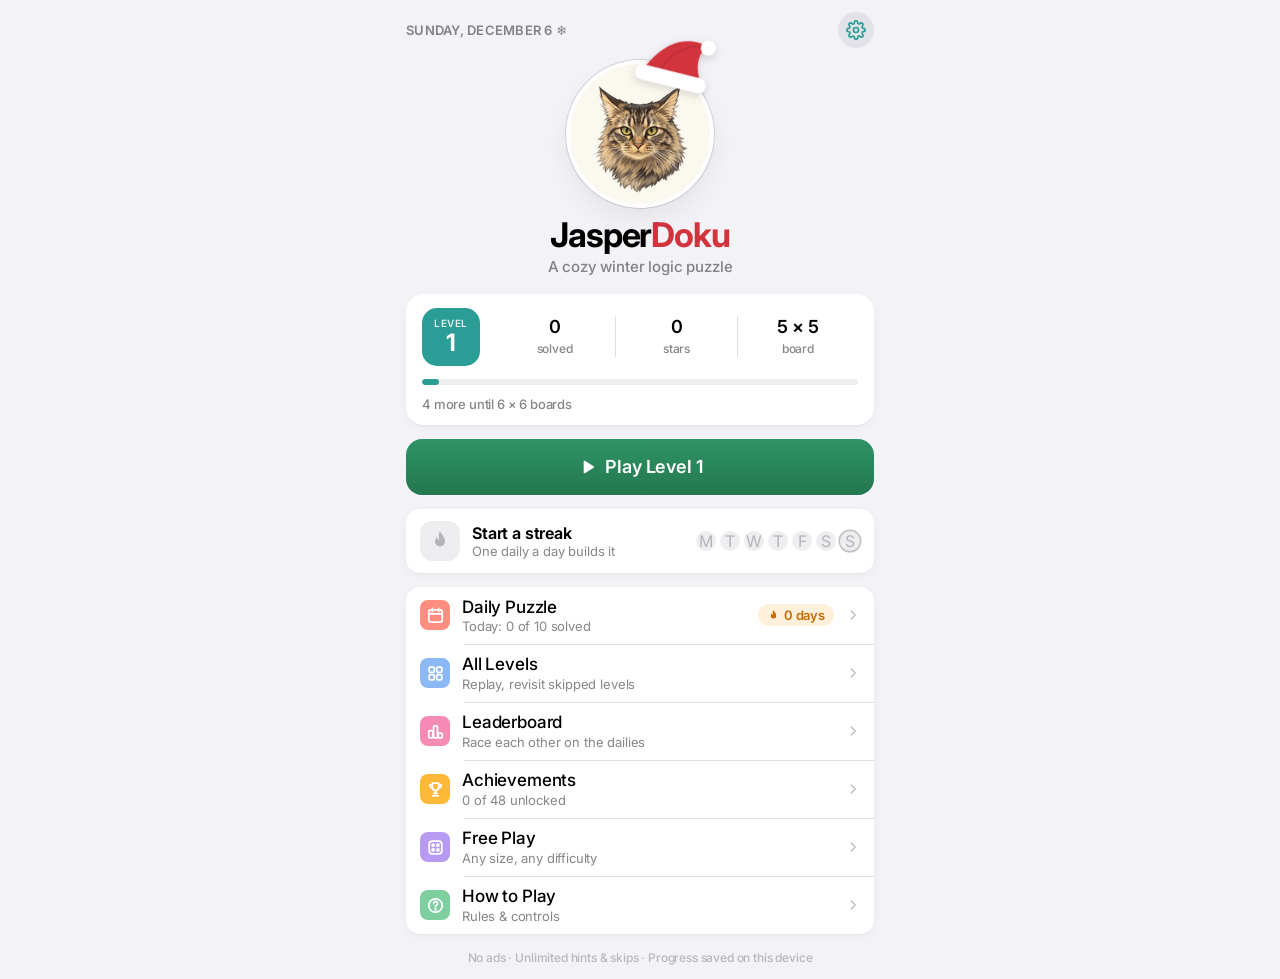
==== index.html @ 68fddea9 "Treats from best runs + bonus goals, level path with chests - Each puzzle pays its best run: treats " ====
<!doctype html>
<html lang="en">
<head>
  <meta charset="utf-8">
  <meta name="viewport" content="width=device-width, initial-scale=1, viewport-fit=cover, user-scalable=no">
  <meta name="theme-color" content="#F3EFF8">
  <meta name="apple-mobile-web-app-capable" content="yes">
  <meta name="apple-mobile-web-app-status-bar-style" content="default">
  <meta name="apple-mobile-web-app-title" content="JasperDoku">
  <title>JasperDoku</title>
  <link rel="manifest" href="manifest.webmanifest">
  <link rel="icon" href="assets/icon-192.png" type="image/png">
  <link rel="apple-touch-icon" href="assets/apple-touch-icon.png">
  <link rel="preconnect" href="https://fonts.googleapis.com">
  <link rel="stylesheet" href="https://fonts.googleapis.com/css2?family=Inter:wght@400;500;600;700&display=swap">
  <link rel="preload" as="image" href="assets/jasper-full.webp" type="image/webp">
  <link rel="preload" as="image" href="assets/jasper.webp" type="image/webp">
  <link rel="stylesheet" href="css/style.css">
</head>
<body>
  <div id="app">

    <!-- ============ HOME ============ -->
    <section id="screen-home" class="screen active">
      <div class="snow" id="snow" aria-hidden="true"></div>
      <header class="home-top">
        <span class="home-date" id="home-date"></span>
        <button class="icon-btn" data-action="settings" aria-label="Settings">
          <svg viewBox="0 0 24 24" fill="none" stroke="currentColor" stroke-width="2" stroke-linecap="round" stroke-linejoin="round"><circle cx="12" cy="12" r="3"/><path d="M19.4 15a1.7 1.7 0 0 0 .3 1.8l.1.1a2 2 0 1 1-2.8 2.8l-.1-.1a1.7 1.7 0 0 0-1.8-.3 1.7 1.7 0 0 0-1 1.5V21a2 2 0 1 1-4 0v-.1a1.7 1.7 0 0 0-1.1-1.5 1.7 1.7 0 0 0-1.8.3l-.1.1a2 2 0 1 1-2.8-2.8l.1-.1a1.7 1.7 0 0 0 .3-1.8 1.7 1.7 0 0 0-1.5-1H3a2 2 0 1 1 0-4h.1a1.7 1.7 0 0 0 1.5-1.1 1.7 1.7 0 0 0-.3-1.8l-.1-.1a2 2 0 1 1 2.8-2.8l.1.1a1.7 1.7 0 0 0 1.8.3H9a1.7 1.7 0 0 0 1-1.5V3a2 2 0 1 1 4 0v.1a1.7 1.7 0 0 0 1 1.5 1.7 1.7 0 0 0 1.8-.3l.1-.1a2 2 0 1 1 2.8 2.8l-.1.1a1.7 1.7 0 0 0-.3 1.8V9a1.7 1.7 0 0 0 1.5 1H21a2 2 0 1 1 0 4h-.1a1.7 1.7 0 0 0-1.5 1Z"/></svg>
        </button>
      </header>

      <div class="hero">
        <div class="halo">
          <span class="orbit o1"></span><span class="orbit o2"></span><span class="orbit o3"></span>
          <svg class="holiday-hat" viewBox="0 0 120 90" aria-hidden="true"><path d="M14 72C30 30 60 4 98 14c-8 10-10 24-4 40l8 18Z" fill="#D2343E"/><path d="M40 60C52 34 70 18 92 16" fill="none" stroke="#B02A33" stroke-width="3" opacity=".5"/><circle cx="100" cy="16" r="11" fill="#fff"/><rect x="4" y="62" width="106" height="22" rx="11" fill="#fff"/></svg><div class="logo-face"><img class="jasper-img" alt="Jasper" src="assets/jasper-full.webp" decoding="async"></div>
        </div>
        <h1>Jasper<span>Doku</span></h1>
        <p class="tagline">A cozy logic puzzle</p>
      </div>

      <div class="progress-card">
        <div class="pc-top">
          <div class="pc-level">
            <small>Level</small>
            <strong id="home-level-num">1</strong>
          </div>
          <div class="pc-stats">
            <div><strong id="home-solved">0</strong><small>solved</small></div>
            <div><strong id="home-stars">0</strong><small>stars</small></div>
            <div><strong id="home-size">5 × 5</strong><small>board</small></div>
          </div>
        </div>
        <div class="bar"><span id="home-bar"></span></div>
        <small class="pc-next" id="home-next"></small>
      </div>

      <button class="btn primary big play-btn" data-action="continue">
        <svg viewBox="0 0 24 24"><path d="M8 5.5v13a1 1 0 0 0 1.5.9l10.4-6.5a1 1 0 0 0 0-1.8L9.5 4.6A1 1 0 0 0 8 5.5Z" fill="currentColor"/></svg>
        <span id="home-level-label">Play Level 1</span>
      </button>

      <button class="streak-card" id="streak-card" data-action="daily">
        <span class="sc-flame" aria-hidden="true"><svg viewBox="0 0 24 24"><path d="M12 2c1 3.5 5 5.5 5 10.5A5 5 0 0 1 7 12.5c0-2 1-3.5 2-4.5 0 2 1 3 2 3 0-3-1-6 1-9Z" fill="currentColor"/></svg></span>
        <span class="sc-text"><b id="sc-title">Start a streak</b><small id="sc-sub"></small></span>
        <span class="sc-week" id="sc-week" aria-label="Last 7 days"></span>
      </button>

      <nav class="menu-card">
        <button class="menu-row" data-action="daily">
          <span class="mi" style="--c:#FF8E80"><svg viewBox="0 0 24 24" fill="none" stroke="currentColor" stroke-width="2.2" stroke-linecap="round" stroke-linejoin="round"><rect x="3.5" y="5" width="17" height="15.5" rx="3"/><path d="M3.5 10h17M8 3v4M16 3v4"/></svg></span>
          <span class="ml">Daily Puzzle<small id="home-daily-sub">A fresh 8 × 8 every day</small></span>
          <span class="chip" title="Daily streak"><svg viewBox="0 0 24 24"><path d="M12 2c1 3.5 5 5.5 5 10.5A5 5 0 0 1 7 12.5c0-2 1-3.5 2-4.5 0 2 1 3 2 3 0-3-1-6 1-9Z" fill="currentColor"/></svg><span id="home-streak">0 days</span></span>
          <svg class="chev" viewBox="0 0 24 24"><path d="m9 5 7 7-7 7" fill="none" stroke="currentColor" stroke-width="2.4" stroke-linecap="round" stroke-linejoin="round"/></svg>
        </button>
        <button class="menu-row" data-action="levels">
          <span class="mi" style="--c:#8CB8F5"><svg viewBox="0 0 24 24" fill="none" stroke="currentColor" stroke-width="2.2" stroke-linejoin="round"><rect x="4" y="4" width="6.5" height="6.5" rx="1.8"/><rect x="13.5" y="4" width="6.5" height="6.5" rx="1.8"/><rect x="4" y="13.5" width="6.5" height="6.5" rx="1.8"/><rect x="13.5" y="13.5" width="6.5" height="6.5" rx="1.8"/></svg></span>
          <span class="ml">All Levels<small>Replay, revisit skipped levels</small></span>
          <svg class="chev" viewBox="0 0 24 24"><path d="m9 5 7 7-7 7" fill="none" stroke="currentColor" stroke-width="2.4" stroke-linecap="round" stroke-linejoin="round"/></svg>
        </button>
        <button class="menu-row" data-action="leaderboard">
          <span class="mi" style="--c:#F58BB4"><svg viewBox="0 0 24 24" fill="none" stroke="currentColor" stroke-width="2.2" stroke-linejoin="round"><rect x="3.5" y="11" width="5" height="9" rx="1.3"/><rect x="9.5" y="5" width="5" height="15" rx="1.3"/><rect x="15.5" y="14" width="5" height="6" rx="1.3"/></svg></span>
          <span class="ml">Leaderboard<small id="home-lb-sub">Race each other</small></span>
          <svg class="chev" viewBox="0 0 24 24"><path d="m9 5 7 7-7 7" fill="none" stroke="currentColor" stroke-width="2.4" stroke-linecap="round" stroke-linejoin="round"/></svg>
        </button>
        <button class="menu-row" data-action="achievements">
          <span class="mi" style="--c:#FFB938"><svg viewBox="0 0 24 24" fill="none" stroke="currentColor" stroke-width="2.2" stroke-linecap="round" stroke-linejoin="round"><path d="M8 4h8v5a4 4 0 0 1-8 0V4ZM8 6H5a3 3 0 0 0 3 4M16 6h3a3 3 0 0 1-3 4M12 13v4M8.5 20h7M10 17h4"/></svg></span>
          <span class="ml">Achievements<small id="home-ach-sub">Collect them all</small></span>
          <svg class="chev" viewBox="0 0 24 24"><path d="m9 5 7 7-7 7" fill="none" stroke="currentColor" stroke-width="2.4" stroke-linecap="round" stroke-linejoin="round"/></svg>
        </button>
        <button class="menu-row" data-action="free">
          <span class="mi" style="--c:#B79BF2"><svg viewBox="0 0 24 24" fill="none" stroke="currentColor" stroke-width="2.2" stroke-linejoin="round"><rect x="4" y="4" width="16" height="16" rx="4"/><circle cx="9" cy="9" r="1.3" fill="currentColor"/><circle cx="15" cy="15" r="1.3" fill="currentColor"/><circle cx="15" cy="9" r="1.3" fill="currentColor"/><circle cx="9" cy="15" r="1.3" fill="currentColor"/></svg></span>
          <span class="ml">Free Play<small>Any size, any difficulty</small></span>
          <svg class="chev" viewBox="0 0 24 24"><path d="m9 5 7 7-7 7" fill="none" stroke="currentColor" stroke-width="2.4" stroke-linecap="round" stroke-linejoin="round"/></svg>
        </button>
        <button class="menu-row" data-action="howto">
          <span class="mi" style="--c:#7ECFA0"><svg viewBox="0 0 24 24" fill="none" stroke="currentColor" stroke-width="2.2" stroke-linecap="round"><circle cx="12" cy="12" r="8.5"/><path d="M9.6 9.5a2.5 2.5 0 1 1 3.5 2.3c-.7.3-1.1.9-1.1 1.6v.3"/><circle cx="12" cy="16.8" r=".6" fill="currentColor"/></svg></span>
          <span class="ml">How to Play<small>Rules &amp; controls</small></span>
          <svg class="chev" viewBox="0 0 24 24"><path d="m9 5 7 7-7 7" fill="none" stroke="currentColor" stroke-width="2.4" stroke-linecap="round" stroke-linejoin="round"/></svg>
        </button>
      </nav>
      <p class="footnote">No ads · Unlimited hints &amp; skips · Progress saved on this device</p>
    </section>

    <!-- ============ GAME ============ -->
    <section id="screen-game" class="screen">
      <header class="game-top glass">
        <button class="icon-btn" data-action="home" aria-label="Back">
          <svg viewBox="0 0 24 24"><path d="M15 5 8 12l7 7" fill="none" stroke="currentColor" stroke-width="2.6" stroke-linecap="round" stroke-linejoin="round"/></svg>
        </button>
        <div class="game-title">
          <div id="game-title">Level 1</div>
          <div id="game-sub" class="sub">5 × 5</div>
        </div>
        <div class="timer" id="timer">0:00</div>
      </header>

      <div class="status-row">
        <div class="lives" id="lives" aria-label="Treats left"></div>
      </div>

      <div class="rules">
        <div class="rule"><svg viewBox="0 0 24 24"><rect x="3" y="3" width="8" height="8" rx="2" fill="#FF9F94"/><rect x="13" y="3" width="8" height="8" rx="2" fill="#9BDDB0"/><rect x="3" y="13" width="8" height="8" rx="2" fill="#8ECDF7"/><rect x="13" y="13" width="8" height="8" rx="2" fill="#FFDE70"/></svg><span>1 per color</span></div>
        <div class="rule"><svg viewBox="0 0 24 24" fill="none" stroke="currentColor" stroke-width="2.2" stroke-linecap="round"><path d="M4 8h16M4 16h16M8 4v16M16 4v16"/></svg><span>1 per row &amp; column</span></div>
        <div class="rule"><svg viewBox="0 0 24 24" fill="none" stroke="currentColor" stroke-width="2.2" stroke-linecap="round"><circle cx="7" cy="7" r="3.2"/><circle cx="17" cy="17" r="3.2"/><path d="m15 5 4 4M19 5l-4 4"/></svg><span>No touching</span></div>
      </div>

      <div class="board-wrap">
        <div id="board" class="board" role="grid" aria-label="Puzzle board"></div>
      </div>
      <p class="controls-tip">Tap&nbsp;=&nbsp;✕ &nbsp;·&nbsp; Double-tap&nbsp;=&nbsp;Jasper &nbsp;·&nbsp; Drag&nbsp;to&nbsp;✕&nbsp;many</p>

      <div class="toolbar glass">
        <button class="tool" data-action="undo">
          <svg viewBox="0 0 24 24"><path d="M9 7 4 12l5 5M4.5 12H15a5 5 0 0 1 0 10h-3" fill="none" stroke="currentColor" stroke-width="2.2" stroke-linecap="round" stroke-linejoin="round"/></svg>
          <span>Undo</span>
        </button>
        <button class="tool" data-action="restart">
          <svg viewBox="0 0 24 24"><path d="M4 12a8 8 0 1 0 2.4-5.7M4 4v4.5h4.5" fill="none" stroke="currentColor" stroke-width="2.2" stroke-linecap="round" stroke-linejoin="round"/></svg>
          <span>Clear</span>
        </button>
        <button class="tool hint" data-action="hint">
          <svg viewBox="0 0 24 24"><path d="M9 18h6M10 21h4M12 3a6 6 0 0 0-3.6 10.8c.7.6 1.1 1.3 1.1 2.2h5c0-.9.4-1.6 1.1-2.2A6 6 0 0 0 12 3Z" fill="none" stroke="currentColor" stroke-width="2.2" stroke-linecap="round" stroke-linejoin="round"/></svg>
          <span>Hint</span>
          <em class="badge">∞</em>
        </button>
        <button class="tool" data-action="skip">
          <svg viewBox="0 0 24 24"><path d="m5 5 7 7-7 7M13 5l7 7-7 7" fill="none" stroke="currentColor" stroke-width="2.2" stroke-linecap="round" stroke-linejoin="round"/></svg>
          <span>Skip</span>
        </button>
      </div>
    </section>

    <!-- ============ LEVELS ============ -->
    <section id="screen-levels" class="screen">
      <header class="game-top glass">
        <button class="icon-btn" data-action="home" aria-label="Back">
          <svg viewBox="0 0 24 24"><path d="M15 5 8 12l7 7" fill="none" stroke="currentColor" stroke-width="2.6" stroke-linecap="round" stroke-linejoin="round"/></svg>
        </button>
        <div class="game-title"><div>All Levels</div><div class="sub" id="levels-sub">Tap any level to play it</div></div>
        <div style="width:40px"></div>
      </header>
      <div id="level-grid" class="level-grid"></div>
    </section>

    <!-- ============ SETTINGS ============ -->
    <section id="screen-settings" class="screen">
      <header class="home-top">
        <button class="link-btn back-link" data-action="home" aria-label="Back">
          <svg viewBox="0 0 24 24" width="22" height="22"><path d="M15 5 8 12l7 7" fill="none" stroke="currentColor" stroke-width="2.6" stroke-linecap="round" stroke-linejoin="round"/></svg>
          <span>Home</span>
        </button>
      </header>
      <h1 class="large-title">Settings</h1>
      <div id="settings-body"></div>
      <div style="height:24px"></div>
    </section>

    <!-- ============ DAILY ============ -->
    <section id="screen-daily" class="screen">
      <header class="home-top">
        <button class="link-btn back-link" data-action="home" aria-label="Back">
          <svg viewBox="0 0 24 24" width="22" height="22"><path d="M15 5 8 12l7 7" fill="none" stroke="currentColor" stroke-width="2.6" stroke-linecap="round" stroke-linejoin="round"/></svg>
          <span>Home</span>
        </button>
      </header>
      <h1 class="large-title">Daily Puzzles</h1>
      <p class="page-sub">10 new puzzles every day, the same for everyone. Your first try at each one is raced on the leaderboard.</p>
      <div class="daily-stats" id="daily-stats"></div>
      <div class="group-label daily-day-head"><span id="daily-day-title">Today</span><span id="daily-day-sub"></span></div>
      <div class="daily-cards" id="daily-cards"></div>
      <button class="btn primary big daily-play" id="daily-play" data-action="daily-today"></button>
      <div class="group-label">Calendar</div>
      <div class="group cal">
        <div class="cal-head">
          <button class="icon-btn" data-action="cal-prev" aria-label="Previous month"><svg viewBox="0 0 24 24"><path d="M15 5 8 12l7 7" fill="none" stroke="currentColor" stroke-width="2.4" stroke-linecap="round" stroke-linejoin="round"/></svg></button>
          <b id="cal-title"></b>
          <button class="icon-btn" id="cal-next" data-action="cal-next" aria-label="Next month"><svg viewBox="0 0 24 24"><path d="m9 5 7 7-7 7" fill="none" stroke="currentColor" stroke-width="2.4" stroke-linecap="round" stroke-linejoin="round"/></svg></button>
        </div>
        <div class="cal-grid" id="cal-grid"></div>
      </div>
      <p class="group-foot">Tap a day to see its 10 puzzles. Missed days can be caught up, but only today's puzzles grow your streak.</p>
      <div style="height:20px"></div>
    </section>

    <!-- ============ LEADERBOARD ============ -->
    <section id="screen-leaderboard" class="screen">
      <header class="home-top">
        <button class="link-btn back-link" data-action="home" aria-label="Back">
          <svg viewBox="0 0 24 24" width="22" height="22"><path d="M15 5 8 12l7 7" fill="none" stroke="currentColor" stroke-width="2.6" stroke-linecap="round" stroke-linejoin="round"/></svg>
          <span>Home</span>
        </button>
      </header>
      <h1 class="large-title">Leaderboard</h1>
      <div id="lb-body"></div>
      <div style="height:24px"></div>
    </section>

    <!-- ============ ACHIEVEMENTS ============ -->
    <section id="screen-achievements" class="screen">
      <header class="home-top"><button class="link-btn back-link" data-action="home" aria-label="Back">
          <svg viewBox="0 0 24 24" width="22" height="22"><path d="M15 5 8 12l7 7" fill="none" stroke="currentColor" stroke-width="2.6" stroke-linecap="round" stroke-linejoin="round"/></svg>
          <span>Home</span>
        </button></header>
      <h1 class="large-title">Achievements</h1>
      <div id="ach-body"></div>
      <div style="height:24px"></div>
    </section>

    <!-- ============ TUTORIAL ============ -->
    <section id="screen-tutorial" class="screen">
      <header class="home-top">
        <span class="home-date">How to play</span>
        <button class="link-btn" data-action="tut-skip" id="tut-skip">Skip</button>
      </header>
      <h1 class="large-title">Meet Jasper</h1>
      <div class="tut-card">
        <div class="sheet-face"><img class="jasper-img" alt=""></div>
        <p id="tut-text"></p>
      </div>
      <div class="board-wrap tut-wrap">
        <div id="tut-board" class="board tut-board" role="grid" aria-label="Tutorial board"></div>
      </div>
      <div class="tut-foot">
        <div class="tut-dots" id="tut-dots"></div>
        <button class="btn primary big" id="tut-next" data-action="tut-next">Next</button>
      </div>
    </section>

    <!-- ============ SHEETS / OVERLAYS ============ -->
    <div id="hint-sheet" class="sheet" hidden>
      <div class="sheet-face"><img class="jasper-img" alt=""></div>
      <p id="hint-text"></p>
      <div class="sheet-buttons">
        <button class="btn ghost small" data-action="hint-close">Got it</button>
        <button class="btn primary small" data-action="hint-apply">Do it for me</button>
      </div>
    </div>

    <div id="modal" class="modal" hidden>
      <div class="modal-card" id="modal-card"></div>
    </div>

    <div id="win" class="win" hidden>
      <div class="confetti" id="confetti"></div>
      <div class="win-card">
        <div class="win-face"><img class="jasper-img" alt="Jasper"></div>
        <h2 id="win-title">Jasper approves!</h2>
        <div class="win-milestone" id="win-milestone" hidden></div>
        <div class="win-streak" id="win-streak" hidden></div>
        <div class="stars" id="win-stars"></div>
        <div class="win-stats">
          <div><span id="win-time">0:00</span><small>time</small></div>
          <div><span id="win-hints">0</span><small>hints</small></div>
        </div>
        <div class="win-treats" id="win-treats" hidden></div>
        <div class="win-rival" id="win-rival"></div>
        <div class="win-badges" id="win-badges"></div>
        <button class="btn primary big" data-action="win-next" id="win-next">Next level</button>
        <button class="link-btn" data-action="home">Home</button>
      </div>
    </div>

    <div id="loading" class="loading" hidden><div class="spinner"></div><p>Finding a new puzzle…</p></div>
  </div>

  <script src="js/config.js"></script>
  <script src="js/engine.js"></script>
  <script src="js/app.js"></script>
</body>
</html>
---- css/style.css ----
/* =====================================================================
   JasperDoku - iOS-style design system
   Light = iOS "grouped" grey + white cards. Dark = true black + charcoal
   cards (like iOS Settings). Every color is a variable, so dark mode is
   just a swap of the values below.
   ===================================================================== */
:root {
  --bg: #F2F2F7;
  --card: #FFFFFF;
  --card-2: #F2F2F7;                 /* inset fills: segmented control, tracks */
  --fill: rgba(118, 118, 128, .12);  /* iOS tertiary fill */
  --ink: #000000;
  --ink-2: rgba(60, 60, 67, .62);
  --ink-3: rgba(60, 60, 67, .32);
  --hair: rgba(60, 60, 67, .16);
  --accent: #2A9D96;
  --accent-2: #23857F;
  --gold: #FFB938;
  --gold-ink: #5C3B00;
  --danger: #FF3B30;
  --green: #34C759;
  --board-bg: #FFFFFF;
  --glass: rgba(255, 255, 255, .78);
  --glass-line: rgba(0, 0, 0, .06);
  --overlay: rgba(0, 0, 0, .32);
  --tile-done: #FFFFFF;
  --chip-bg: rgba(255, 149, 0, .14);
  --chip-ink: #C76A00;
  --shadow-1: 0 1px 2px rgba(0, 0, 0, .04), 0 2px 10px rgba(0, 0, 0, .04);
  --shadow-2: 0 2px 6px rgba(0, 0, 0, .05), 0 12px 30px rgba(0, 0, 0, .08);
  --piece-ring: #FFFFFF;
  font-family: -apple-system, BlinkMacSystemFont, "SF Pro Text", "Inter", "Segoe UI", system-ui, sans-serif;
  color: var(--ink);
  -webkit-font-smoothing: antialiased;
  letter-spacing: -.01em;
}
html.dark {
  --bg: #000000;
  --card: #1C1C1E;
  --card-2: #2C2C2E;
  --fill: rgba(118, 118, 128, .24);
  --ink: #FFFFFF;
  --ink-2: rgba(235, 235, 245, .62);
  --ink-3: rgba(235, 235, 245, .3);
  --hair: rgba(84, 84, 88, .55);
  --accent: #3CC2BA;
  --accent-2: #2EA8A0;
  --gold: #FFC245;
  --board-bg: #1C1C1E;
  --glass: rgba(28, 28, 30, .8);
  --glass-line: rgba(255, 255, 255, .06);
  --overlay: rgba(0, 0, 0, .55);
  --tile-done: #1C1C1E;
  --chip-bg: rgba(255, 159, 10, .18);
  --chip-ink: #FF9F0A;
  --shadow-1: none;
  --shadow-2: none;
  --piece-ring: #1C1C1E;
  color-scheme: dark;
}

* { box-sizing: border-box; -webkit-tap-highlight-color: transparent; }
html, body { margin: 0; height: 100%; }
body { background: var(--bg); overscroll-behavior: none; -webkit-user-select: none; user-select: none; transition: background .25s; }
button { font: inherit; color: inherit; border: 0; background: none; cursor: pointer; padding: 0; letter-spacing: inherit; }
[hidden] { display: none !important; }
svg { display: block; }

#app {
  max-width: 500px; margin: 0 auto; min-height: 100%;
  padding: max(10px, env(safe-area-inset-top)) 16px max(14px, env(safe-area-inset-bottom));
  position: relative;
}
.screen { display: none; flex-direction: column; min-height: calc(100vh - 24px); min-height: calc(100dvh - 24px); }
.screen.active { display: flex; animation: screenIn .35s cubic-bezier(.2,.8,.2,1); }
@keyframes screenIn { from { opacity: 0; transform: translateY(6px); } to { opacity: 1; transform: none; } }

.glass {
  background: var(--glass);
  -webkit-backdrop-filter: saturate(180%) blur(20px); backdrop-filter: saturate(180%) blur(20px);
  border: .5px solid var(--glass-line);
}

/* ---------- buttons ---------- */
.btn {
  display: flex; align-items: center; justify-content: center; gap: 8px;
  min-height: 50px; padding: 0 20px; border-radius: 14px;
  font-weight: 600; font-size: 17px;
  transition: transform .15s cubic-bezier(.2,.8,.2,1), opacity .15s;
}
.btn:active { transform: scale(.98); opacity: .85; }
.btn.big { min-height: 56px; font-size: 18px; border-radius: 16px; }
.btn.small { min-height: 40px; font-size: 15px; padding: 0 16px; border-radius: 12px; }
.btn.primary { color: #fff; background: var(--accent); }
.btn.ghost { background: var(--fill); color: var(--accent); }
.btn.danger { background: var(--danger); color: #fff; }
.btn svg { width: 20px; height: 20px; }
.link-btn { color: var(--accent); font-weight: 600; padding: 10px; font-size: 16px; }

.icon-btn {
  width: 36px; height: 36px; border-radius: 50%; background: var(--fill);
  display: grid; place-items: center; color: var(--accent); flex: none; transition: opacity .15s;
}
.icon-btn:active { opacity: .6; }
.icon-btn svg { width: 20px; height: 20px; }

/* ---------- home ---------- */
.home-top { display: flex; align-items: center; justify-content: space-between; min-height: 40px; }
.home-date { font-size: 13px; font-weight: 600; text-transform: uppercase; letter-spacing: .02em; color: var(--ink-2); }

.hero { text-align: center; margin: 1.5vh 0 18px; }
.halo { position: relative; width: 140px; height: 140px; margin: 0 auto 10px; }
.logo-face {
  position: absolute; inset: 0; border-radius: 50%; background: var(--card); overflow: hidden;
  box-shadow: 0 0 0 4px var(--card), 0 0 0 5px var(--hair), var(--shadow-2);
}
.orbit { display: none; }
.hero h1 { margin: 10px 0 0; font-size: 34px; font-weight: 700; letter-spacing: -.03em; }
.hero h1 span { color: var(--accent); }
.tagline { margin: 2px 0 0; color: var(--ink-2); font-weight: 500; font-size: 15px; }

.progress-card { background: var(--card); border-radius: 18px; padding: 14px 16px 12px; box-shadow: var(--shadow-1); }
.pc-top { display: flex; align-items: center; gap: 14px; }
.pc-level {
  width: 58px; height: 58px; border-radius: 15px; flex: none; color: #fff; background: var(--accent);
  display: flex; flex-direction: column; align-items: center; justify-content: center; line-height: 1;
}
.pc-level small { font-size: 10px; font-weight: 600; text-transform: uppercase; letter-spacing: .06em; opacity: .85; }
.pc-level strong { font-size: 24px; font-weight: 700; margin-top: 3px; }
.pc-stats { flex: 1; display: grid; grid-template-columns: repeat(3, 1fr); text-align: center; }
.pc-stats div + div { border-left: .5px solid var(--hair); }
.pc-stats strong { display: block; font-size: 18px; font-weight: 600; }
.pc-stats small { font-size: 12px; font-weight: 500; color: var(--ink-2); }
.bar { height: 6px; border-radius: 99px; background: var(--fill); margin: 13px 0 8px; overflow: hidden; }
.bar span { display: block; height: 100%; border-radius: 99px; background: var(--accent); transition: width .6s cubic-bezier(.2,.8,.2,1); }
.pc-next { font-size: 13px; font-weight: 500; color: var(--ink-2); }

.play-btn { margin: 14px 0; }

/* iOS inset-grouped list */
.menu-card { background: var(--card); border-radius: 14px; overflow: hidden; box-shadow: var(--shadow-1); }
.menu-row { width: 100%; display: flex; align-items: center; gap: 12px; padding: 10px 14px; text-align: left; position: relative; min-height: 56px; }
.menu-row + .menu-row::before { content: ""; position: absolute; left: 58px; right: 0; top: 0; height: .5px; background: var(--hair); }
.menu-row:active { background: var(--fill); }
.mi { width: 30px; height: 30px; border-radius: 8px; background: var(--c); color: #fff; display: grid; place-items: center; flex: none; }
.mi svg { width: 19px; height: 19px; }
.ml { flex: 1; font-weight: 500; font-size: 17px; display: flex; flex-direction: column; line-height: 1.2; }
.ml small { font-size: 13px; font-weight: 400; color: var(--ink-2); margin-top: 2px; }
.chip { display: flex; align-items: center; gap: 4px; font-size: 13px; font-weight: 600; color: var(--chip-ink); background: var(--chip-bg); padding: 3px 9px; border-radius: 99px; }
.chip svg { width: 13px; height: 13px; }
.chev { width: 14px; height: 14px; color: var(--ink-3); flex: none; }
.footnote { text-align: center; font-size: 12px; font-weight: 500; color: var(--ink-3); margin: auto 0 0; padding-top: 16px; }

.jasper-img { width: 100%; height: 100%; border-radius: 50%; object-fit: cover; display: block; pointer-events: none; -webkit-user-drag: none; }

/* ---------- game ---------- */
.game-top { display: flex; align-items: center; gap: 10px; padding: 6px; border-radius: 18px; }
.game-title { flex: 1; text-align: center; font-weight: 600; font-size: 17px; line-height: 1.2; }
.game-title .sub { font-size: 12px; font-weight: 500; color: var(--ink-2); }
.timer {
  min-width: 56px; height: 36px; padding: 0 10px; border-radius: 99px; background: var(--fill);
  display: grid; place-items: center; font-weight: 600; font-size: 15px; font-variant-numeric: tabular-nums;
}
.timer.hidden-timer { visibility: hidden; }

.status-row { display: flex; justify-content: center; margin-top: 12px; }
.lives { display: flex; gap: 6px; background: var(--card); padding: 5px 11px; border-radius: 99px; box-shadow: var(--shadow-1); }
.life { width: 28px; height: 25px; position: relative; display: block; }
.treat { width: 100%; height: 100%; display: block; }
.treat path { fill: #EFAE62; stroke: #B06E2C; stroke-width: 2.4; }
.treat circle { fill: #B06E2C; }
.life.gone .treat { opacity: .18; filter: grayscale(1); }
.life.breaking .treat { animation: lifeBreak .6s ease forwards; }
.life.breaking .treat path { fill: #FF5A4F; stroke: #A3161F; }
@keyframes lifeBreak { 0% { transform: scale(1); } 30% { transform: scale(1.35) rotate(-10deg); } 100% { transform: scale(.6) rotate(20deg); opacity: .18; } }

.rules { display: grid; grid-template-columns: repeat(3, minmax(0, 1fr)); gap: 6px; margin: 12px 0; }
.rule {
  display: flex; align-items: center; justify-content: center; gap: 6px; padding: 6px; border-radius: 10px;
  background: var(--fill); font-size: 12px; font-weight: 500; color: var(--ink-2); line-height: 1.15; min-height: 36px;
}
.rule svg { width: 15px; height: 15px; flex: none; color: var(--ink-2); }

.board-wrap { display: flex; justify-content: center; align-items: center; flex: 1; max-height: 560px; }
.board {
  --n: 5;
  width: min(100%, 62vh); aspect-ratio: 1; display: grid;
  grid-template-columns: repeat(var(--n), 1fr); grid-template-rows: repeat(var(--n), 1fr);
  background: var(--board-bg); padding: 6px; border-radius: 20px; box-shadow: var(--shadow-2);
  touch-action: none;
}
.cell { position: relative; display: grid; place-items: center; cursor: pointer; overflow: visible; background-clip: padding-box; }
.cell:active { opacity: .85; }
.cell .mark { width: 30%; height: 30%; position: relative; opacity: .4; animation: markIn .16s ease-out; }
.cell .mark::before, .cell .mark::after {
  content: ""; position: absolute; left: 50%; top: 50%; width: 100%; height: 10%; min-height: 2px;
  background: #000; border-radius: 99px; transform: translate(-50%, -50%) rotate(45deg);
}
.cell .mark::after { transform: translate(-50%, -50%) rotate(-45deg); }
@keyframes markIn { from { transform: scale(.5); opacity: 0; } }
.cell.auto .mark { opacity: .15; animation: none; }
.cell .piece {
  position: relative; z-index: 1; overflow: hidden;
  width: 84%; height: 84%; border-radius: 50%; background: var(--piece-ring); padding: 2px;
  box-shadow: 0 1px 3px rgba(0,0,0,.18), 0 4px 10px rgba(0,0,0,.14);
  animation: pop .34s cubic-bezier(.34,1.56,.64,1);
}
.has-photo .cell .piece .jasper-img { transform: scale(1.06); }
@keyframes pop { from { transform: scale(.3); } to { transform: scale(1); } }
.cell.conflict .piece { box-shadow: 0 0 0 3px var(--danger); animation: shake .35s; }
.cell.nudge { animation: shake .35s; }
@keyframes shake { 25% { transform: translateX(-3px); } 75% { transform: translateX(3px); } }

/* wrong square: red flash + red treat cracking in two */
.cell.flash-red::before {
  content: ""; position: absolute; inset: 0; background: var(--danger); pointer-events: none;
  border-radius: inherit; animation: redFlash .9s ease forwards;
}
@keyframes redFlash { 0%, 40% { opacity: .9; } 100% { opacity: 0; } }
.break-fx { position: absolute; inset: 14%; pointer-events: none; z-index: 2; }
.break-fx .half { position: absolute; inset: 0; width: 100%; height: 100%; }
.break-fx .half path { fill: #FF5A4F; stroke: #fff; stroke-width: 2.5; }
.break-fx .half circle { fill: #A3161F; }
.break-fx .left { clip-path: polygon(0 0, 55% 0, 42% 45%, 56% 70%, 45% 100%, 0 100%); animation: crackLeft .9s ease forwards; }
.break-fx .right { clip-path: polygon(55% 0, 100% 0, 100% 100%, 45% 100%, 56% 70%, 42% 45%); animation: crackRight .9s ease forwards; }
@keyframes crackLeft { 0% { transform: scale(.4); } 30% { transform: scale(1.1); } 45% { transform: none; } 100% { transform: translate(-30%, 25%) rotate(-35deg); opacity: 0; } }
@keyframes crackRight { 0% { transform: scale(.4); } 30% { transform: scale(1.1); } 45% { transform: none; } 100% { transform: translate(30%, 25%) rotate(35deg); opacity: 0; } }

/* hint highlights */
.board.hinting .cell { opacity: .45; }
.board.hinting .cell.h-focus, .board.hinting .cell.h-elim, .board.hinting .cell.h-place { opacity: 1; }
.cell.h-focus::after {
  content: ""; position: absolute; inset: 2px; border-radius: inherit; pointer-events: none;
  box-shadow: inset 0 0 0 2.5px #fff; animation: glow 1.1s ease-in-out infinite;
}
.cell.h-elim::after {
  content: ""; position: absolute; inset: 2px; border-radius: inherit; pointer-events: none;
  background: repeating-linear-gradient(45deg, rgba(0,0,0,.22) 0 4px, transparent 4px 9px);
}
.cell.h-place::after {
  content: ""; position: absolute; inset: 3px; border-radius: 50%; pointer-events: none;
  border: 3px solid var(--gold); box-shadow: 0 0 12px var(--gold); animation: glow 1s ease-in-out infinite;
}
@keyframes glow { 50% { opacity: .45; } }

.controls-tip { text-align: center; color: var(--ink-3); font-size: 12px; font-weight: 500; margin: 10px 0 0; }

.toolbar {
  display: grid; grid-template-columns: repeat(4, 1fr); gap: 4px; margin-top: 14px; padding: 5px;
  border-radius: 22px; position: sticky; bottom: max(10px, env(safe-area-inset-bottom));
}
.tool {
  position: relative; border-radius: 17px; padding: 7px 4px 5px;
  display: flex; flex-direction: column; align-items: center; gap: 2px; font-weight: 500; font-size: 11px; color: var(--accent);
  transition: opacity .15s, transform .15s;
}
.tool svg { width: 24px; height: 24px; }
.tool:active { opacity: .55; transform: scale(.95); }
.tool.hint { background: var(--gold); color: var(--gold-ink); }
.tool .badge {
  position: absolute; top: 3px; right: 10px; font-style: normal; font-size: 11px; font-weight: 700;
  background: var(--card); color: var(--gold-ink); border-radius: 99px; min-width: 17px; height: 17px; line-height: 17px; text-align: center;
}
html.dark .tool .badge { color: var(--gold); }

/* ---------- levels ---------- */
.level-grid { display: grid; grid-template-columns: repeat(5, 1fr); gap: 8px; margin-top: 12px; padding-bottom: 24px; }
.level-size { grid-column: 1 / -1; font-weight: 500; color: var(--ink-2); margin: 14px 4px 0; font-size: 13px; text-transform: uppercase; letter-spacing: .02em; }
.level-tile {
  aspect-ratio: 1; border-radius: 14px; background: var(--card); box-shadow: var(--shadow-1);
  display: flex; flex-direction: column; align-items: center; justify-content: center; gap: 1px;
}
.level-tile:active { opacity: .6; }
.level-tile b { font-size: 18px; font-weight: 600; line-height: 1; }
.level-tile small { font-size: 9.5px; font-weight: 500; color: var(--ink-3); }
.tile-stars { display: flex; gap: 1px; font-size: 9px; line-height: 1; }
.tile-stars i { font-style: normal; color: var(--fill); }
.tile-stars i.on { color: var(--gold); }
.level-tile.skipped { background: var(--card-2); box-shadow: none; }
.level-tile.skipped small { color: var(--chip-ink); }
.level-tile.current { background: var(--accent); color: #fff; }
.level-tile.current small { color: rgba(255,255,255,.85); }
.level-tile.locked { opacity: .35; box-shadow: none; }

/* ---------- settings page (iOS grouped list) ---------- */
.large-title { font-size: 34px; font-weight: 700; letter-spacing: -.03em; margin: 8px 4px 4px; }
.group-label { font-size: 13px; text-transform: uppercase; letter-spacing: .02em; color: var(--ink-2); margin: 22px 16px 7px; font-weight: 400; }
.group { background: var(--card); border-radius: 12px; overflow: hidden; }
.group-foot { font-size: 13px; color: var(--ink-2); margin: 7px 16px 0; line-height: 1.35; }
.set-row { display: flex; align-items: center; gap: 12px; padding: 11px 16px; min-height: 48px; position: relative; }
.set-row + .set-row::before { content: ""; position: absolute; left: 16px; right: 0; top: 0; height: .5px; background: var(--hair); }
.set-row .label { flex: 1; font-size: 17px; }
.set-row .label small { display: block; font-size: 13px; color: var(--ink-2); margin-top: 1px; }
.set-row.slider-row { flex-wrap: wrap; gap: 6px 12px; }
.set-row.danger-row { color: var(--danger); justify-content: center; font-size: 17px; width: 100%; }
.set-row.danger-row:active { background: var(--fill); }
.vol-wrap { display: flex; align-items: center; gap: 10px; width: 100%; color: var(--ink-3); }
.vol-wrap svg { width: 18px; height: 18px; flex: none; }

/* iOS switch */
.switch { width: 51px; height: 31px; border-radius: 99px; background: var(--fill); position: relative; flex: none; transition: background .25s; }
.switch::after { content: ""; position: absolute; top: 2px; left: 2px; width: 27px; height: 27px; border-radius: 50%; background: #fff; box-shadow: 0 3px 8px rgba(0,0,0,.15), 0 1px 1px rgba(0,0,0,.16); transition: transform .25s cubic-bezier(.2,.8,.2,1); }
.switch.on { background: var(--green); }
.switch.on::after { transform: translateX(20px); }

/* iOS slider */
input[type=range] { -webkit-appearance: none; appearance: none; flex: 1; height: 28px; background: transparent; margin: 0; }
input[type=range]::-webkit-slider-runnable-track { height: 4px; border-radius: 99px; background: linear-gradient(90deg, var(--accent) var(--pct, 50%), var(--fill) var(--pct, 50%)); }
input[type=range]::-moz-range-track { height: 4px; border-radius: 99px; background: var(--fill); }
input[type=range]::-moz-range-progress { height: 4px; border-radius: 99px; background: var(--accent); }
input[type=range]::-webkit-slider-thumb { -webkit-appearance: none; width: 28px; height: 28px; border-radius: 50%; background: #fff; margin-top: -12px; box-shadow: 0 3px 8px rgba(0,0,0,.15), 0 1px 1px rgba(0,0,0,.16), 0 0 0 .5px rgba(0,0,0,.04); }
input[type=range]::-moz-range-thumb { width: 28px; height: 28px; border-radius: 50%; background: #fff; border: 0; box-shadow: 0 3px 8px rgba(0,0,0,.15); }
input[type=range]:disabled { opacity: .4; }

/* iOS segmented control */
.choice-grid { display: grid; grid-template-columns: repeat(3, 1fr); gap: 2px; background: var(--fill); padding: 2px; border-radius: 9px; }
.choice { padding: 7px 0; border-radius: 7px; font-weight: 500; color: var(--ink); font-size: 13px; transition: background .2s; }
.choice.on { background: var(--card); font-weight: 600; box-shadow: 0 3px 8px rgba(0,0,0,.12), 0 0 0 .5px rgba(0,0,0,.04); }
html.dark .choice.on { background: #636366; }
.set-row .choice-grid { width: 100%; }

/* ---------- sheets & modals ---------- */
.sheet {
  position: fixed; left: 50%; bottom: max(14px, env(safe-area-inset-bottom)); transform: translateX(-50%);
  width: min(480px, calc(100% - 20px)); border-radius: 22px; padding: 16px 16px 14px; z-index: 20;
  background: var(--glass); -webkit-backdrop-filter: saturate(180%) blur(24px); backdrop-filter: saturate(180%) blur(24px);
  border: .5px solid var(--glass-line); box-shadow: 0 10px 40px rgba(0,0,0,.2);
  display: grid; grid-template-columns: 44px 1fr; gap: 6px 12px; align-items: center;
  animation: slideUp .32s cubic-bezier(.2,.8,.2,1);
}
@keyframes slideUp { from { transform: translate(-50%, 40px); opacity: 0; } }
.sheet-face { width: 44px; height: 44px; border-radius: 50%; overflow: hidden; }
.sheet p { margin: 0; font-weight: 400; font-size: 15px; line-height: 1.4; }
.sheet p b { color: var(--accent); font-weight: 600; }
.sheet-buttons { grid-column: 1 / -1; display: flex; gap: 8px; justify-content: flex-end; margin-top: 8px; }

.modal {
  position: fixed; inset: 0; background: var(--overlay); z-index: 30;
  display: grid; place-items: center; padding: 24px; animation: fadeIn .2s;
}
@keyframes fadeIn { from { opacity: 0; } }
.modal-card {
  width: min(320px, 100%); max-height: 88vh; overflow: auto; text-align: center;
  background: var(--glass); -webkit-backdrop-filter: saturate(180%) blur(30px); backdrop-filter: saturate(180%) blur(30px);
  border-radius: 16px; padding: 20px 16px 14px; box-shadow: 0 20px 60px rgba(0,0,0,.25);
  animation: modalIn .28s cubic-bezier(.2,.9,.3,1.15);
}
html:not(.dark) .modal-card { background: rgba(255,255,255,.92); }
@keyframes modalIn { from { transform: scale(1.12); opacity: 0; } }
.modal-card h2 { margin: 0 0 6px; font-weight: 600; font-size: 17px; }
.modal-card p { color: var(--ink); font-weight: 400; line-height: 1.4; font-size: 14px; margin: 0 0 6px; }
.modal-card.wide { width: min(420px, 100%); text-align: left; padding: 22px 20px 16px; }
.modal-card.wide h2 { font-size: 22px; font-weight: 700; text-align: center; }
.modal-card.wide p { color: var(--ink-2); font-size: 15px; }
.modal-actions { display: flex; flex-direction: column; gap: 8px; margin-top: 14px; }
.modal-face { width: 76px; height: 76px; margin: 0 auto 12px; border-radius: 50%; overflow: hidden; }
.choice-block { margin: 8px 0 14px; }
.howto-step { display: flex; gap: 12px; align-items: flex-start; margin: 12px 0; }
.howto-step .num { flex: none; width: 26px; height: 26px; border-radius: 50%; background: var(--accent); color: #fff; display: grid; place-items: center; font-weight: 600; font-size: 14px; }
.howto-step p { margin: 2px 0 0; color: var(--ink); }

/* ---------- win ---------- */
.win {
  position: fixed; inset: 0; z-index: 40; display: grid; place-items: center; padding: 20px;
  background: radial-gradient(circle at 50% 36%, rgba(255,185,56,.55), rgba(0,0,0,.86) 66%);
  animation: fadeIn .3s;
}
.win-card { text-align: center; color: #fff; width: min(360px, 100%); display: flex; flex-direction: column; gap: 12px; }
.win-face {
  width: 170px; height: 170px; margin: 0 auto; border-radius: 50%; overflow: hidden;
  box-shadow: 0 0 0 6px #fff, 0 0 60px rgba(255,185,56,.8);
  animation: winIn .6s cubic-bezier(.34,1.56,.64,1), celebrate 1.6s ease-in-out .6s infinite;
}
@keyframes winIn { from { transform: scale(.2) rotate(-30deg); opacity: 0; } }
@keyframes celebrate { 0%,100% { transform: rotate(-4deg); } 50% { transform: rotate(4deg) scale(1.04); } }
.win-card h2 { margin: 8px 0 0; font-size: 32px; font-weight: 700; letter-spacing: -.03em; }
.stars { font-size: 40px; letter-spacing: 8px; color: var(--gold); }
.stars span { display: inline-block; animation: starIn .5s cubic-bezier(.34,1.56,.64,1) both; }
.stars span:nth-child(1) { animation-delay: .35s; }
.stars span:nth-child(2) { animation-delay: .55s; }
.stars span:nth-child(3) { animation-delay: .75s; }
@keyframes starIn { from { transform: scale(0) rotate(-90deg); opacity: 0; } }
.stars .off { color: rgba(255,255,255,.22); }
.win-stats { display: flex; justify-content: center; gap: 10px; }
.win-stats div { background: rgba(255,255,255,.12); border-radius: 14px; padding: 8px 18px; font-size: 22px; font-weight: 600; min-width: 96px; font-variant-numeric: tabular-nums; }
.win-stats small { display: block; font-size: 12px; opacity: .7; font-weight: 500; }
.win .link-btn { color: rgba(255,255,255,.85); }
.win .btn.primary { background: #fff; color: #000; }
.confetti { position: absolute; inset: 0; overflow: hidden; pointer-events: none; }
.confetti span { position: absolute; top: -40px; font-size: 22px; animation: fall linear forwards; }
@keyframes fall { to { transform: translateY(110vh) rotate(540deg); } }

/* ---------- loading ---------- */
.loading { position: fixed; inset: 0; display: grid; place-content: center; justify-items: center; background: var(--bg); opacity: .9; z-index: 50; font-weight: 500; color: var(--ink-2); }
.spinner { width: 30px; height: 30px; border-radius: 50%; border: 3px solid var(--fill); border-top-color: var(--ink-2); animation: spin .8s linear infinite; }
@keyframes spin { to { transform: rotate(360deg); } }

@media (max-height: 720px) {
  .hero { margin: 0 0 12px; }
  .halo { width: 108px; height: 108px; }
  .hero h1 { font-size: 30px; }
  .rules { margin: 8px 0; }
}
.back-link { display: flex; align-items: center; gap: 0; padding: 6px 4px; margin-left: -6px; font-weight: 400; font-size: 17px; }

/* =====================================================================
   Daily calendar, achievements, tutorial, milestones, backup
   ===================================================================== */
.page-sub { color: var(--ink-2); font-size: 15px; margin: 2px 4px 14px; line-height: 1.35; }
.foot-link { color: var(--accent); text-decoration: none; }
.link-row { width: 100%; text-align: left; color: var(--accent); }
.link-row .label { color: var(--accent); }
.link-row:active { background: var(--fill); }

.daily-stats { display: grid; grid-template-columns: repeat(3, 1fr); background: var(--card); border-radius: 14px; padding: 12px 6px; text-align: center; box-shadow: var(--shadow-1); }
.daily-stats div + div { border-left: .5px solid var(--hair); }
.daily-stats strong { display: block; font-size: 22px; font-weight: 700; }
.daily-stats small { font-size: 12px; color: var(--ink-2); }
.daily-play { margin: 14px 0; }
.daily-play.done { background: var(--fill); color: var(--accent); font-size: 16px; }
.cal { padding: 10px 10px 12px; }
.cal-head { display: flex; align-items: center; justify-content: space-between; padding: 2px 2px 8px; }
.cal-head b { font-size: 17px; font-weight: 600; }
.cal-head .icon-btn:disabled { opacity: .3; }
.cal-grid { display: grid; grid-template-columns: repeat(7, 1fr); gap: 4px; }
.cal-wd { text-align: center; font-size: 12px; font-weight: 600; color: var(--ink-3); padding-bottom: 4px; }
.cal-day { aspect-ratio: 1; display: grid; place-items: center; border-radius: 50%; font-size: 16px; font-variant-numeric: tabular-nums; position: relative; }
.cal-day span { position: relative; z-index: 1; }
.cal-day:active { background: var(--fill); }
.cal-day.today { color: var(--accent); font-weight: 700; box-shadow: inset 0 0 0 2px var(--accent); }
.cal-day.solved { background: var(--accent); color: #fff; font-weight: 600; }
.cal-day.solved.today { box-shadow: inset 0 0 0 2px var(--accent), inset 0 0 0 4px var(--card); }
.cal-day.future { color: var(--ink-3); cursor: default; }

.ach-summary { display: flex; align-items: center; gap: 14px; background: var(--card); border-radius: 14px; padding: 14px 16px; margin-top: 10px; box-shadow: var(--shadow-1); }
.ach-summary b { display: block; font-size: 17px; font-weight: 600; }
.ach-summary small { color: var(--ink-2); font-size: 13px; }
.ring { width: 54px; height: 54px; border-radius: 50%; flex: none; display: grid; place-items: center;
  background: conic-gradient(var(--gold) calc(var(--p) * 1%), var(--fill) 0); }
.ring span { width: 42px; height: 42px; border-radius: 50%; background: var(--card); display: grid; place-items: center; font-weight: 700; font-size: 17px; }
.ach-row { display: flex; align-items: center; gap: 12px; padding: 10px 16px; min-height: 60px; position: relative; }
.ach-row + .ach-row::before { content: ""; position: absolute; left: 66px; right: 0; top: 0; height: .5px; background: var(--hair); }
.ach-row .label { flex: 1; font-size: 16px; font-weight: 500; }
.ach-row .label small { display: block; font-size: 13px; font-weight: 400; color: var(--ink-2); margin-top: 1px; }
.ach-icon { width: 38px; height: 38px; border-radius: 10px; background: var(--c); display: grid; place-items: center; font-size: 21px; flex: none; }
.ach-row.locked .ach-icon { background: var(--fill); font-size: 16px; filter: grayscale(1); }
.ach-row.locked .label { color: var(--ink-2); }
.ach-date { font-size: 13px; color: var(--ink-3); }

.win-milestone { display: flex; align-items: center; gap: 12px; text-align: left; background: rgba(255,255,255,.14); border-radius: 16px; padding: 10px 14px; animation: starIn .6s cubic-bezier(.34,1.56,.64,1) .9s both; }
.win-milestone b { display: block; font-size: 16px; }
.win-milestone small { font-size: 13px; opacity: .8; }
.ms-grid { width: 38px; height: 38px; border-radius: 8px; flex: none; background:
  repeating-linear-gradient(90deg, rgba(255,255,255,.9) 0 2px, transparent 2px calc(100% / var(--n))),
  repeating-linear-gradient(0deg, rgba(255,255,255,.9) 0 2px, transparent 2px calc(100% / var(--n))), var(--gold); }
.win-badges { display: flex; flex-direction: column; align-items: center; gap: 6px; }
.wb-label { font-size: 11px; text-transform: uppercase; letter-spacing: .06em; opacity: .7; }
.wb-chips { display: flex; flex-wrap: wrap; justify-content: center; gap: 6px; }
.win-badge { display: inline-flex; align-items: center; gap: 6px; background: rgba(255,255,255,.14); border-radius: 99px; padding: 5px 12px 5px 8px; animation: starIn .5s cubic-bezier(.34,1.56,.64,1) 1.1s both; }
.win-badge i { font-style: normal; font-size: 17px; }
.win-badge b { font-size: 14px; font-weight: 600; }
.win { -webkit-backdrop-filter: blur(18px) saturate(140%); backdrop-filter: blur(18px) saturate(140%);
  background: radial-gradient(circle at 50% 30%, rgba(255,185,56,.42), rgba(0,0,0,.88) 70%); overflow-y: auto; }
.win-card { max-height: 100%; }
.win.busy .win-face { width: 128px; height: 128px; }
.win.busy .win-card { gap: 10px; }
.win.busy .win-card h2 { font-size: 28px; margin-top: 4px; }

.tut-card { display: grid; grid-template-columns: 44px 1fr; gap: 12px; align-items: center; background: var(--card); border-radius: 16px; padding: 14px; margin-top: 8px; box-shadow: var(--shadow-1); min-height: 92px; }
.tut-card p { margin: 0; font-size: 16px; line-height: 1.4; }
.tut-card p b { color: var(--accent); font-weight: 600; }
.tut-wrap { margin: 16px 0 6px; }
.tut-board { width: min(100%, 52vh); }
.tut-foot { margin-top: auto; display: flex; flex-direction: column; gap: 14px; padding-top: 12px; }
.tut-dots { display: flex; justify-content: center; gap: 7px; }
.tut-dots i { width: 7px; height: 7px; border-radius: 50%; background: var(--fill); }
.tut-dots i.past { background: var(--ink-3); }
.tut-dots i.on { background: var(--accent); width: 20px; border-radius: 99px; }
#tut-next[hidden] { display: flex !important; visibility: hidden; }

.code-box { width: 100%; font: 12px/1.4 ui-monospace, Menlo, Consolas, monospace; background: var(--fill); color: var(--ink); border: 0; border-radius: 10px; padding: 10px; resize: none; margin-top: 6px; -webkit-user-select: text; user-select: text; word-break: break-all; }
.restore-err { color: var(--danger) !important; font-size: 13px !important; }

/* ---------- leaderboard ---------- */
.input-row { cursor: text; }
.input-row input { flex: 1.3; min-width: 0; border: 0; background: transparent; text-align: right; font: inherit; font-size: 17px; color: var(--ink-2); outline: none; -webkit-user-select: text; user-select: text; }
.input-row input::placeholder { color: var(--ink-3); }
.lb-status { font-size: 15px; color: var(--ink-2); }
.lb-av { width: 30px; height: 30px; border-radius: 50%; background: var(--c); color: #fff; display: inline-grid; place-items: center; font-weight: 600; font-size: 14px; flex: none; }
.lb-score { display: flex; align-items: center; background: var(--card); border-radius: 18px; padding: 16px 10px; margin-top: 10px; box-shadow: var(--shadow-1); }
.lb-player { flex: 1; display: flex; flex-direction: column; align-items: center; gap: 4px; text-align: center; min-width: 0; }
.lb-player .lb-av { width: 52px; height: 52px; font-size: 22px; }
.lb-player b { font-size: 16px; font-weight: 600; max-width: 100%; overflow: hidden; text-overflow: ellipsis; white-space: nowrap; }
.lb-player b small { font-weight: 400; color: var(--ink-2); font-size: 12px; }
.lb-player strong { font-size: 34px; font-weight: 700; line-height: 1; margin-top: 4px; font-variant-numeric: tabular-nums; }
.lb-player > small { color: var(--ink-2); font-size: 12px; }
.lb-player.waiting { opacity: .55; }
.lb-vs { color: var(--ink-3); font-weight: 600; font-size: 13px; text-transform: uppercase; }
.group-foot.center { text-align: center; }
.lb-time { font-variant-numeric: tabular-nums; font-weight: 600; font-size: 17px; }
.lb-time.none { color: var(--ink-3); font-weight: 400; }
.lb-muted { color: var(--ink-2); font-size: 15px; }
.lb-row { display: flex; align-items: center; gap: 10px; padding: 9px 12px 9px 16px; position: relative; }
.lb-row + .lb-row::before { content: ""; position: absolute; left: 16px; right: 0; top: 0; height: .5px; background: var(--hair); }
.lb-row .label { flex: 1; font-size: 15px; }
.lb-times { display: flex; gap: 6px; }
.lb-chip { display: inline-flex; align-items: center; gap: 6px; padding: 3px 10px 3px 3px; border-radius: 99px; background: var(--fill); font-variant-numeric: tabular-nums; font-size: 14px; font-weight: 500; min-width: 82px; }
.lb-chip .lb-av { width: 22px; height: 22px; font-size: 11px; }
.lb-chip.fastest { background: rgba(255, 185, 56, .25); font-weight: 700; }
.lb-chip.fastest::after { content: "👑"; font-size: 12px; margin-left: -2px; }
.lb-chip.none { color: var(--ink-3); }
.lb-refresh { margin: 16px auto 0; width: 100%; }
.lb-empty { text-align: center; background: var(--card); border-radius: 18px; padding: 28px 22px; margin-top: 12px; }
.lb-empty-icon { font-size: 44px; }
.lb-empty b { display: block; font-size: 20px; margin: 8px 0 4px; }
.lb-empty p { color: var(--ink-2); line-height: 1.4; margin: 0 0 16px; }
.win-rival { display: flex; flex-direction: column; gap: 6px; }
.rival-row { background: rgba(255,255,255,.14); border-radius: 14px; padding: 8px 14px; font-size: 14px; animation: starIn .5s cubic-bezier(.34,1.56,.64,1) both; }

/* ---------- ten daily puzzles ---------- */
.daily-day-head { display: flex; justify-content: space-between; align-items: baseline; }
.daily-day-head #daily-day-title { color: var(--ink); font-size: 20px; font-weight: 700; text-transform: none; letter-spacing: -.02em; }
.daily-cards { display: grid; grid-template-columns: repeat(5, 1fr); gap: 8px; }
.daily-card {
  position: relative; aspect-ratio: .82; border-radius: 14px; background: var(--card); box-shadow: var(--shadow-1);
  display: flex; flex-direction: column; align-items: center; justify-content: center; gap: 2px; padding: 4px;
}
.daily-card:active { opacity: .6; }
.dc-n { font-size: 17px; font-weight: 700; }
.dc-size { font-size: 11px; color: var(--ink-2); }
.dc-time { font-size: 11px; font-weight: 600; color: var(--accent); font-variant-numeric: tabular-nums; }
.dc-play { font-size: 11px; font-weight: 600; color: var(--accent); min-height: 14px; }
.dc-play.muted { color: var(--ink-3); }
.daily-card.done { background: var(--card); box-shadow: inset 0 0 0 2px var(--accent); }
.daily-card.next { background: var(--accent); color: #fff; }
.daily-card.next .dc-size, .daily-card.next .dc-play { color: rgba(255,255,255,.9); }
.dc-rival { position: absolute; top: -6px; right: -6px; display: flex; align-items: center; gap: 2px; font-size: 10px; font-weight: 600; background: var(--card); border-radius: 99px; padding: 1px 6px 1px 1px; box-shadow: 0 1px 4px rgba(0,0,0,.15); color: var(--ink); font-variant-numeric: tabular-nums; }
.dc-rival .lb-av { width: 16px; height: 16px; font-size: 9px; }
.cal-day.partial { background: conic-gradient(var(--accent) calc(var(--p) * 1%), var(--fill) 0); color: var(--ink); }
.cal-day.partial span { background: var(--card); border-radius: 50%; width: 76%; height: 76%; display: grid; place-items: center; }
.cal-day.selected:not(.solved) { outline: 2px solid var(--ink-3); outline-offset: -2px; }
.cal-day.solved.selected { outline: 2px solid var(--ink); outline-offset: 1px; }

.lb-day-head { display: flex; align-items: center; justify-content: space-between; text-transform: none; font-size: 15px; color: var(--ink); font-weight: 600; margin-left: 4px; margin-right: 4px; }
.icon-btn.small { width: 30px; height: 30px; }
.icon-btn.small svg { width: 16px; height: 16px; }
.icon-btn:disabled { opacity: .3; }
.lb-row .label small { color: var(--ink-2); font-size: 12px; margin-left: 2px; }
.lb-hint { font-style: normal; font-size: 10px; margin-left: 3px; opacity: .8; }
.lb-day-row { width: 100%; text-align: left; }
.lb-day-row:active { background: var(--fill); }
.lb-day-score { display: flex; align-items: center; gap: 6px; font-variant-numeric: tabular-nums; }
.lb-day-score .lb-av { width: 22px; height: 22px; font-size: 11px; }
.lb-day-score i { font-style: normal; color: var(--ink-3); }
.lb-level { font-weight: 700; font-size: 16px; font-variant-numeric: tabular-nums; white-space: nowrap; }
.set-row .label small.inline { display: inline; margin: 0; }

/* ---------- golden treat levels (Leo) ---------- */
.piece-img { width: 100%; height: 100%; border-radius: 50%; object-fit: cover; display: block; pointer-events: none; -webkit-user-drag: none; }
.has-photo .cell .piece .piece-img { transform: scale(1.06); }
.life.golden { width: 34px; height: 31px; }
.life.golden .treat path { fill: #FFC93C; stroke: #B7791F; }
.life.golden .treat circle { fill: #B7791F; }
.life.golden:not(.gone) .treat { filter: drop-shadow(0 0 6px rgba(255, 190, 40, .8)); animation: goldPulse 2s ease-in-out infinite; }
@keyframes goldPulse { 50% { filter: drop-shadow(0 0 12px rgba(255, 190, 40, 1)); } }
#screen-game.golden .board { box-shadow: 0 0 0 3px #FFC93C, 0 0 28px rgba(255, 185, 40, .45), var(--shadow-2); }
#screen-game.golden .lives { box-shadow: 0 0 0 1.5px #FFC93C, var(--shadow-1); }
#screen-game.golden #game-title { color: #B7791F; }
html.dark #screen-game.golden #game-title { color: #FFC93C; }
#screen-game.golden .cell .piece { background: #FFE9A8; box-shadow: 0 0 0 2px #FFC93C, 0 4px 10px rgba(0,0,0,.16); }
.level-tile.golden:not(.current) { background: linear-gradient(160deg, #FFF3C4, #FFD978); color: #6B4A00; box-shadow: 0 0 0 1px rgba(183, 121, 31, .35); }
html.dark .level-tile.golden:not(.current) { background: linear-gradient(160deg, #4A3A12, #6B5212); color: #FFE08A; }
.level-tile.golden small { color: #9A6A00; }
html.dark .level-tile.golden small { color: #FFD45C; }
.level-tile.golden.current { background: linear-gradient(145deg, #FFC93C, #E0A100); color: #4A3200; }
.btn.primary.play-btn.golden { background: linear-gradient(145deg, #FFC93C, #E8A400); color: #4A3200; }
.win.golden { background: radial-gradient(circle at 50% 30%, rgba(255, 201, 60, .7), rgba(0, 0, 0, .88) 70%); }
.win.golden .win-face { box-shadow: 0 0 0 6px #FFC93C, 0 0 70px rgba(255, 201, 60, .95); }
.ach-cat { display: flex; justify-content: space-between; }
.ach-cat span:last-child { font-variant-numeric: tabular-nums; }
.lb-tabs { grid-template-columns: 1fr 1fr; margin: 10px 0 2px; }
.lb-tabs .choice { font-size: 14px; padding: 8px 0; }

/* ---------- instant blurred previews while pictures load ---------- */
:root {
  --lq-jasper: url("[data-uri]");
  --lq-jasper-full: url("[data-uri]");
  --lq-leo: url("[data-uri]");
  --lq-leo-full: url("[data-uri]");
}
.cell .piece { background: #C9AE8C var(--lq-jasper) center / cover no-repeat; }
#screen-game.golden .cell .piece { background: #F6EBDD var(--lq-leo) center / cover no-repeat; }
.logo-face, .win-face, .sheet-face, .modal-face, .tut-card .sheet-face { background: #F6F0E4 var(--lq-jasper-full) center / cover no-repeat; }
.win.golden .win-face { background: #FFF6E8 var(--lq-leo-full) center / cover no-repeat; }
.jasper-img, .piece-img { background: transparent; }

/* small treat biscuit used inline in text (leaderboard chips) */
svg.treat.inline-treat { display: inline-block; width: 1.15em; height: 1.05em; vertical-align: -0.18em; }

/* ---------- daily streak ---------- */
.streak-card { width: 100%; display: flex; align-items: center; gap: 12px; background: var(--card); border-radius: 14px; padding: 12px 14px; margin: 0 0 14px; box-shadow: var(--shadow-1); text-align: left; }
.streak-card:active { background: var(--fill); }
.sc-flame { flex: none; width: 40px; height: 40px; border-radius: 12px; display: grid; place-items: center; background: var(--fill); color: var(--ink-3); }
.sc-flame svg { width: 24px; height: 24px; }
.streak-card.lit .sc-flame { background: linear-gradient(160deg, #FFB547, #FF6A3D); color: #fff; box-shadow: 0 4px 12px rgba(255, 106, 61, .35); }
.streak-card.waiting .sc-flame { background: var(--chip-bg); color: var(--chip-ink); animation: flameWait 2.4s ease-in-out infinite; }
@keyframes flameWait { 50% { transform: scale(1.06); } }
.sc-text { flex: 1; min-width: 0; display: flex; flex-direction: column; }
.sc-text b { font-size: 16px; font-weight: 650; }
.sc-text small { color: var(--ink-2); font-size: 13px; }
.sc-week { flex: none; display: flex; gap: 4px; }
.sc-week i { width: 20px; height: 20px; border-radius: 50%; display: grid; place-items: center; font: 600 10px/1 inherit; font-style: normal; color: var(--ink-3); background: var(--fill); }
.sc-week i.on { background: #FF8A3D; color: #fff; }
.sc-week i.today { box-shadow: 0 0 0 1.5px var(--ink-3); }
.sc-week i.today.on { box-shadow: 0 0 0 1.5px #FF8A3D, 0 0 0 3px var(--card); }
@media (max-width: 430px) { .sc-week i:nth-child(-n+2) { display: none; } }
@media (max-width: 360px) { .sc-week i:nth-child(-n+4) { display: none; } }
.win-streak { display: flex; flex-direction: column; align-items: center; gap: 1px; margin: 4px 0 10px; color: #FF6A3D; }
.win-streak .flame { width: 26px; height: 26px; }
.win-streak b { font-size: 16px; }
.win-streak small { color: var(--ink-2); font-size: 12px; }

/* ---------- winter look ---------- */
.snow { display: none; }
body.holiday .snow { display: block; position: fixed; inset: 0; pointer-events: none; overflow: hidden; z-index: 0; }
body.holiday #screen-home > *:not(.snow) { position: relative; z-index: 1; }
.snow i { position: absolute; top: -12px; width: var(--sz); height: var(--sz); border-radius: 50%; background: #BFD3EA; opacity: .75; animation: snowFall linear infinite; }
html.dark .snow i { background: #FFFFFF; opacity: .55; }
@keyframes snowFall { to { transform: translate(var(--drift), 105vh); } }
.holiday-hat { display: none; }
body.holiday .holiday-hat { display: block; position: absolute; z-index: 2; width: 82px; left: 50%; top: -34px; transform: translateX(-4px) rotate(14deg); filter: drop-shadow(0 3px 4px rgba(0,0,0,.15)); pointer-events: none; }
body.holiday .hero h1 span { color: #D2343E; }
html.dark body.holiday .hero h1 span { color: #FF6B6B; }
body.holiday .play-btn:not(.golden) { background: linear-gradient(180deg, #2F9467, #23774F); }
body.holiday .home-date::after { content: "  ❄"; }
@media (prefers-reduced-motion: reduce) { .snow i { animation: none; display: none; } .streak-card.waiting .sc-flame { animation: none; } }

/* ---------- treats earned on the win screen ---------- */
.win-treats { margin: 4px 0 10px; display: flex; flex-direction: column; align-items: center; gap: 8px; }
.wt-head { display: grid; grid-template-columns: auto auto; column-gap: 6px; align-items: center; justify-content: center; }
.wt-head svg.treat.inline-treat { width: 22px; height: 20px; grid-row: span 2; }
.wt-head b { font-size: 17px; }
.wt-head small { grid-column: 2; color: var(--ink-2); font-size: 12px; }
.wt-goals { display: flex; flex-wrap: wrap; justify-content: center; gap: 6px; }
.wt-goal { display: inline-flex; align-items: center; gap: 5px; font-size: 12px; font-weight: 600; padding: 5px 9px; border-radius: 999px; background: var(--fill); color: var(--ink-2); }
.wt-goal i { width: 15px; height: 15px; border-radius: 50%; display: grid; place-items: center; font-style: normal; font-size: 10px; background: var(--card); color: var(--accent); box-shadow: inset 0 0 0 1.5px var(--ink-3); }
.wt-goal.got { color: var(--ink); }
.wt-goal.got i { background: var(--accent); color: #fff; box-shadow: none; }
.wt-goal.new { background: rgba(42,157,150,.16); }
.wt-tip { color: var(--ink-2); font-size: 12px; text-align: center; max-width: 280px; }

/* ---------- level path ---------- */
.level-path { position: relative; margin: 8px 0 24px; }
.lp-trail { position: absolute; left: 0; top: 0; width: 100%; pointer-events: none; overflow: visible; }
.lp-road { fill: none; stroke: var(--hair); stroke-width: 14; stroke-linecap: round; vector-effect: non-scaling-stroke; }
.lp-road.done { stroke: rgba(42,157,150,.35); stroke-dasharray: 0.1 22; stroke-width: 9; }
.lp-node, .lp-chest { position: absolute; transform: translate(-50%, -50%); border: 0; cursor: pointer; }
.lp-node { width: 60px; height: 60px; border-radius: 50%; background: var(--card); color: var(--ink); box-shadow: 0 4px 0 rgba(0,0,0,.10), var(--shadow-1); display: grid; place-items: center; font: inherit; }
.lp-node b { font-size: 19px; font-weight: 700; }
.lp-node.done { background: linear-gradient(180deg, #3CB7AF, #23857F); color: #fff; box-shadow: 0 4px 0 #1A6662; }
.lp-node.locked { opacity: .45; box-shadow: 0 3px 0 rgba(0,0,0,.06); cursor: default; }
.lp-node.skipped { background: var(--chip-bg); color: var(--chip-ink); }
.lp-node.golden { background: linear-gradient(180deg, #FFE08A, #F2B935); color: #5C3B00; box-shadow: 0 4px 0 #B7791F; }
.lp-node.golden.locked { opacity: .55; }
.lp-node.current { width: 72px; height: 72px; background: var(--card); color: var(--ink); box-shadow: 0 0 0 4px var(--accent), 0 5px 0 4px rgba(0,0,0,.12); animation: lpPulse 2.2s ease-in-out infinite; z-index: 2; }
.lp-node.current.golden { box-shadow: 0 0 0 4px #F2B935, 0 5px 0 4px rgba(0,0,0,.12); }
@keyframes lpPulse { 50% { transform: translate(-50%, -50%) scale(1.06); } }
.lp-face { position: absolute; inset: 4px; border-radius: 50%; overflow: hidden; background: #F6F0E4; }
.lp-face img { width: 100%; height: 100%; object-fit: cover; }
.lp-node.current b { position: absolute; bottom: -10px; left: 50%; transform: translateX(-50%); background: var(--accent); color: #fff; font-size: 13px; padding: 2px 9px; border-radius: 999px; }
.lp-node.current.golden b { background: #E0A100; }
.lp-stars { position: absolute; top: -9px; left: 50%; transform: translateX(-50%); display: flex; gap: 0; font-size: 13px; line-height: 1; }
.lp-stars i { font-style: normal; color: rgba(0,0,0,.18); text-shadow: 0 1px 0 rgba(255,255,255,.6); }
.lp-stars i.on { color: #FFC93C; text-shadow: 0 1px 1px rgba(150,90,0,.4); }
.lp-treats { position: absolute; bottom: -8px; right: -10px; font-size: 10px; font-weight: 700; background: var(--card); color: var(--ink-2); border-radius: 999px; padding: 2px 6px; box-shadow: var(--shadow-1); }
.lp-chest { width: 84px; background: none; display: flex; flex-direction: column; align-items: center; gap: 2px; font: inherit; color: var(--ink-2); }
.lp-chest svg { width: 64px; height: 56px; filter: grayscale(.7) opacity(.6); }
.lp-chest.ready svg { filter: drop-shadow(0 0 10px rgba(255,190,40,.9)); animation: chestWiggle 1.6s ease-in-out infinite; }
.lp-chest.opened svg { filter: none; opacity: .75; }
.lp-chest small { font-size: 12px; font-weight: 700; }
.lp-chest.ready small { color: #C07800; }
@keyframes chestWiggle { 0%, 70%, 100% { transform: rotate(0); } 75% { transform: rotate(-7deg); } 85% { transform: rotate(7deg); } 92% { transform: rotate(-4deg); } }
.lp-zone { position: absolute; transform: translateY(-50%); font-size: 12px; font-weight: 700; color: var(--ink-2); background: var(--card); border-radius: 999px; padding: 4px 10px; box-shadow: var(--shadow-1); }
.chest-open { position: relative; width: 120px; margin: 4px auto 6px; }
.chest-open svg { width: 120px; height: 105px; animation: chestPop .7s cubic-bezier(.2,1.6,.4,1); }
.chest-burst { position: absolute; inset: -30px; border-radius: 50%; background: radial-gradient(circle, rgba(255,210,90,.55), rgba(255,210,90,0) 65%); animation: burst 1.2s ease-out forwards; pointer-events: none; }
@keyframes chestPop { from { transform: scale(.4) rotate(-12deg); } to { transform: none; } }
@keyframes burst { from { transform: scale(.3); opacity: 1; } to { transform: scale(1.4); opacity: 0; } }
@media (prefers-reduced-motion: reduce) { .lp-node.current, .lp-chest.ready svg, .chest-open svg, .chest-burst { animation: none; } }
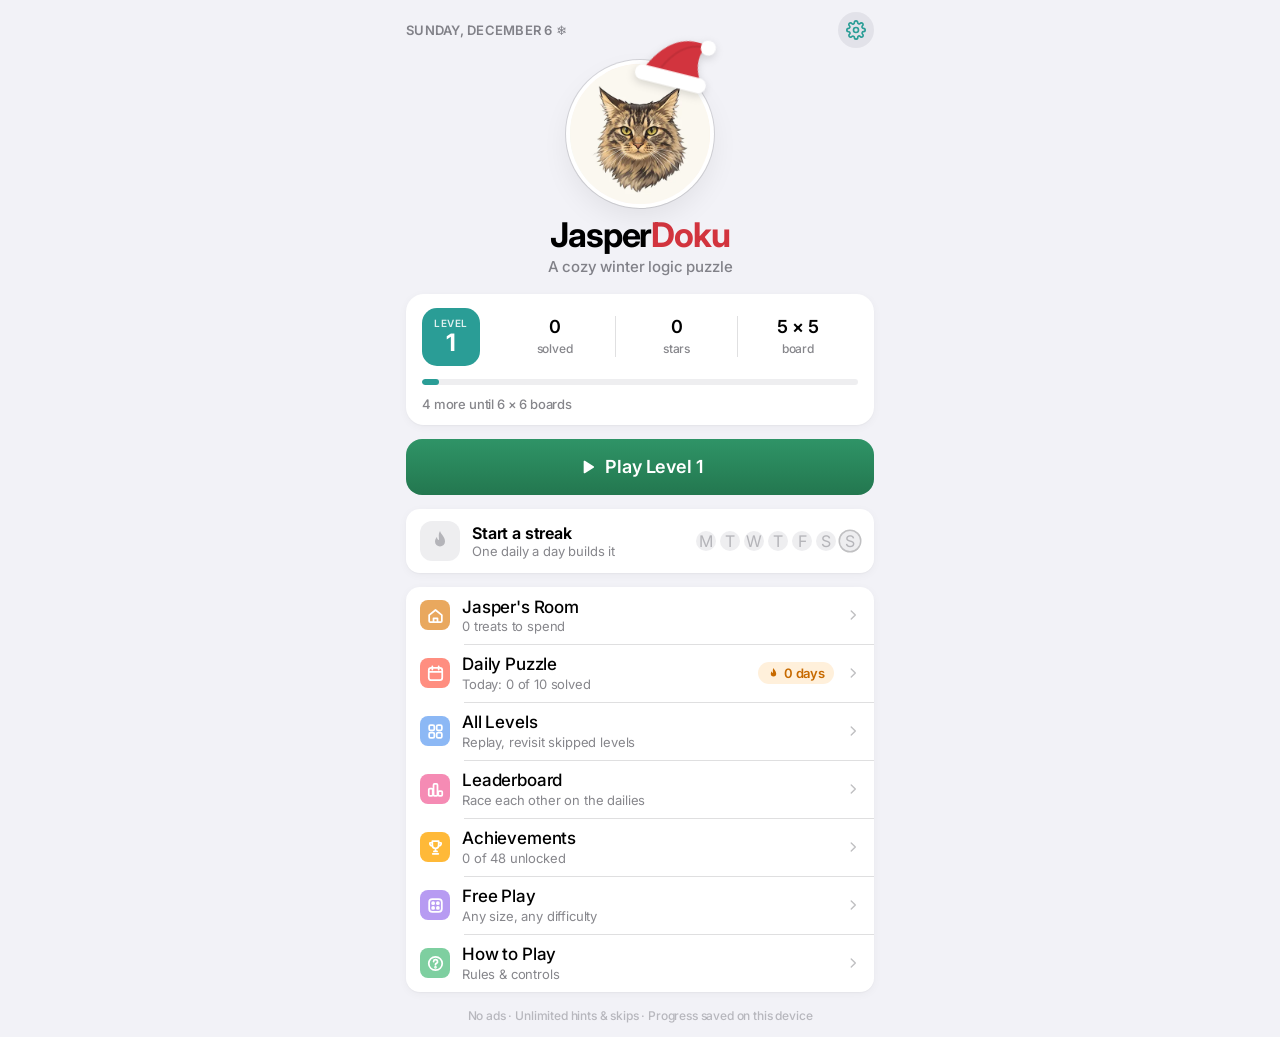
==== commit b3061ff8: "Jasper's Room in the game, reachable from the home screen - room.html: the living room with Jasper (" ====
--- a/index.html
+++ b/index.html
@@ -67,6 +67,11 @@
       </button>
 
       <nav class="menu-card">
+        <button class="menu-row" data-action="room">
+          <span class="mi" style="--c:#E9A85E"><svg viewBox="0 0 24 24" fill="none" stroke="currentColor" stroke-width="2.2" stroke-linecap="round" stroke-linejoin="round"><path d="M4 11.5 12 5l8 6.5V19a1.5 1.5 0 0 1-1.5 1.5h-13A1.5 1.5 0 0 1 4 19Z"/><path d="M9.5 20.5v-5h5v5"/></svg></span>
+          <span class="ml">Jasper's Room<small id="home-room-sub">Spend treats on cozy things</small></span>
+          <svg class="chev" viewBox="0 0 24 24"><path d="m9 5 7 7-7 7" fill="none" stroke="currentColor" stroke-width="2.4" stroke-linecap="round" stroke-linejoin="round"/></svg>
+        </button>
         <button class="menu-row" data-action="daily">
           <span class="mi" style="--c:#FF8E80"><svg viewBox="0 0 24 24" fill="none" stroke="currentColor" stroke-width="2.2" stroke-linecap="round" stroke-linejoin="round"><rect x="3.5" y="5" width="17" height="15.5" rx="3"/><path d="M3.5 10h17M8 3v4M16 3v4"/></svg></span>
           <span class="ml">Daily Puzzle<small id="home-daily-sub">A fresh 8 × 8 every day</small></span>
--- a/css/style.css
+++ b/css/style.css
@@ -652,8 +652,7 @@
 /* ---------- level path ---------- */
 .level-path { position: relative; margin: 8px 0 24px; }
 .lp-trail { position: absolute; left: 0; top: 0; width: 100%; pointer-events: none; overflow: visible; }
-.lp-road { fill: none; stroke: var(--hair); stroke-width: 14; stroke-linecap: round; vector-effect: non-scaling-stroke; }
-.lp-road.done { stroke: rgba(42,157,150,.35); stroke-dasharray: 0.1 22; stroke-width: 9; }
+.lp-road { fill: none; stroke: rgba(255,250,240,.55); stroke-width: 30; stroke-linecap: round; }
 .lp-node, .lp-chest { position: absolute; transform: translate(-50%, -50%); border: 0; cursor: pointer; }
 .lp-node { width: 60px; height: 60px; border-radius: 50%; background: var(--card); color: var(--ink); box-shadow: 0 4px 0 rgba(0,0,0,.10), var(--shadow-1); display: grid; place-items: center; font: inherit; }
 .lp-node b { font-size: 19px; font-weight: 700; }
@@ -687,3 +686,60 @@
 @keyframes chestPop { from { transform: scale(.4) rotate(-12deg); } to { transform: none; } }
 @keyframes burst { from { transform: scale(.3); opacity: 1; } to { transform: scale(1.4); opacity: 0; } }
 @media (prefers-reduced-motion: reduce) { .lp-node.current, .lp-chest.ready svg, .chest-open svg, .chest-burst { animation: none; } }
+
+/* ---------- themed path scenes ---------- */
+.level-path { margin-left: -16px; margin-right: -16px; overflow: hidden; border-radius: 22px; }
+.lp-band { position: absolute; left: 0; right: 0; }
+.lp-band i { position: absolute; font-style: normal; font-size: 30px; opacity: .55; pointer-events: none; filter: saturate(.85); }
+.lp-band-name { position: absolute; bottom: 10px; left: 50%; transform: translateX(-50%); font-size: 12px; font-weight: 700; letter-spacing: .02em; padding: 5px 12px; border-radius: 999px; background: rgba(255,255,255,.75); color: #4A3A2A; white-space: nowrap; box-shadow: 0 1px 4px rgba(0,0,0,.08); }
+.lp-band.z5 { background: repeating-linear-gradient(90deg, #E7C9A2 0 62px, #DDBB90 62px 64px), #E7C9A2; }
+.lp-band.z5::before { content: ""; position: absolute; inset: 0; background: radial-gradient(ellipse at 50% 60%, rgba(255,240,215,.55), rgba(255,240,215,0) 70%); }
+.lp-band.z6 { background: radial-gradient(circle at 20% 30%, #B9E2A0, transparent 40%), radial-gradient(circle at 80% 70%, #A8D98F, transparent 45%), #9FCF86; }
+.lp-band.z7 { background: repeating-conic-gradient(#F4F1EA 0 25%, #DCE8EE 0 50%) 0 0 / 48px 48px; }
+.lp-band.z8 { background: repeating-linear-gradient(0deg, rgba(0,0,0,.05) 0 2px, transparent 2px 22px), linear-gradient(180deg, #7A4E3A, #5E3A2B); }
+.lp-band.z8 .lp-band-name, .lp-band.z10 .lp-band-name { background: rgba(255,255,255,.88); }
+.lp-band.z9 { background: linear-gradient(180deg, #F7A27A, #F5C98F 55%, #FCE3B0); }
+.lp-band.z10 { background: radial-gradient(1.5px 1.5px at 20% 30%, #fff, transparent), radial-gradient(1.5px 1.5px at 70% 60%, #fff, transparent), radial-gradient(1px 1px at 40% 80%, #fff, transparent), radial-gradient(1px 1px at 85% 20%, #fff, transparent), linear-gradient(180deg, #1A2350, #2C3A78); background-size: 120px 120px, 140px 140px, 90px 90px, 110px 110px, auto; }
+.lp-paw { position: absolute; width: 13px; height: 13px; pointer-events: none; opacity: .35;
+  background: radial-gradient(circle at 50% 70%, #5A4632 34%, transparent 36%), radial-gradient(circle at 18% 30%, #5A4632 14%, transparent 16%), radial-gradient(circle at 40% 12%, #5A4632 14%, transparent 16%), radial-gradient(circle at 62% 12%, #5A4632 14%, transparent 16%), radial-gradient(circle at 84% 30%, #5A4632 14%, transparent 16%); }
+.lp-paw.done { opacity: .8; background: radial-gradient(circle at 50% 70%, #23857F 34%, transparent 36%), radial-gradient(circle at 18% 30%, #23857F 14%, transparent 16%), radial-gradient(circle at 40% 12%, #23857F 14%, transparent 16%), radial-gradient(circle at 62% 12%, #23857F 14%, transparent 16%), radial-gradient(circle at 84% 30%, #23857F 14%, transparent 16%); }
+.lp-node, .lp-chest { z-index: 1; }
+.lp-node.locked { opacity: 1; background: rgba(255,255,255,.72); color: rgba(60,50,40,.55); }
+html.dark .lp-node.locked { background: rgba(40,40,44,.78); color: rgba(255,255,255,.5); }
+.lp-band-name { top: 12px; bottom: auto; left: 12px; transform: none; }
+.lp-chest small { background: rgba(255,255,255,.88); color: #8A5A00; padding: 1px 9px; border-radius: 999px; }
+.wt-head.only { display: flex; gap: 6px; }
+.wt-head.only svg.treat.inline-treat { grid-row: auto; }
+
+/* ---------- level path on the neighbourhood map ---------- */
+.level-path.map { background: #7FB65A; }
+.lp-map-tile { position: absolute; left: 0; width: 100%; display: block; pointer-events: none; user-select: none;
+  -webkit-mask-image: linear-gradient(to bottom, #000 0, #000 94%, transparent 100%); mask-image: linear-gradient(to bottom, #000 0, #000 94%, transparent 100%); }
+.lp-map-tile:first-child { -webkit-mask-image: none; mask-image: none; }
+.level-path.map .lp-node { width: 54px; height: 54px; border: 3px solid #fff; box-shadow: 0 5px 0 rgba(0,0,0,.28), 0 6px 10px rgba(0,0,0,.25); }
+.level-path.map .lp-node.done { background: radial-gradient(circle at 40% 30%, #4FC7BF, #1F7F79); }
+.level-path.map .lp-node.golden { background: radial-gradient(circle at 40% 30%, #FFE69A, #E8A51F); }
+.level-path.map .lp-node.locked { background: radial-gradient(circle at 40% 30%, #F4EEE3, #CFC4B2); color: #7A6A55; opacity: 1; }
+.level-path.map .lp-node.skipped { background: radial-gradient(circle at 40% 30%, #FFD9A0, #F0A548); color: #5C3B00; }
+.level-path.map .lp-node.current { width: 68px; height: 68px; border-width: 4px; border-color: #fff; box-shadow: 0 0 0 4px var(--accent), 0 6px 0 4px rgba(0,0,0,.25); }
+.level-path.map .lp-chest svg { width: 66px; height: 58px; filter: drop-shadow(0 4px 3px rgba(0,0,0,.35)) grayscale(.35); }
+.level-path.map .lp-chest.ready svg { filter: drop-shadow(0 0 10px rgba(255,210,90,1)); }
+.level-path.map .lp-chest.opened svg { filter: drop-shadow(0 4px 3px rgba(0,0,0,.3)); opacity: .85; }
+.lp-size { position: absolute; transform: translateY(-50%); font-size: 12px; font-weight: 700; color: #3E3020; background: rgba(255,250,240,.92); border-radius: 999px; padding: 4px 10px; box-shadow: 0 2px 6px rgba(0,0,0,.18); z-index: 1; }
+.level-path.map .lp-chest { width: 88px; }
+.level-path.map .lp-chest::before { content: ""; position: absolute; top: -4px; left: 50%; width: 76px; height: 70px; transform: translateX(-50%); border-radius: 50%; background: radial-gradient(circle, rgba(255,250,235,.95) 0 58%, rgba(255,250,235,0) 72%); z-index: -1; }
+.level-path.map .lp-chest.ready::before { background: radial-gradient(circle, rgba(255,236,170,1) 0 52%, rgba(255,210,90,0) 72%); }
+
+/* toy box standing in for every 25th level */
+.lp-toybox { position: absolute; transform: translate(-50%, -58%); width: 82px; height: 76px; border: 0; padding: 0; background: none; cursor: pointer; z-index: 1; font: inherit; }
+.lp-toybox::before { content: ""; position: absolute; left: 50%; top: 52%; width: 86px; height: 70px; transform: translate(-50%, -50%); border-radius: 50%; background: radial-gradient(circle, rgba(255,250,235,.95) 0 55%, rgba(255,250,235,0) 72%); z-index: -1; }
+.lp-toybox svg { width: 76px; height: 68px; filter: drop-shadow(0 4px 3px rgba(0,0,0,.35)); }
+.lp-toybox b { position: absolute; left: 50%; bottom: -12px; transform: translateX(-50%); background: #fff; color: #5C3B00; font-size: 14px; font-weight: 800; padding: 2px 10px; border-radius: 999px; box-shadow: 0 2px 5px rgba(0,0,0,.25); }
+.lp-toybox .lp-stars { top: -12px; }
+.lp-toybox small { position: absolute; left: 50%; top: -14px; transform: translateX(-50%); background: #FFC93C; color: #5C3B00; font-size: 11px; font-weight: 800; padding: 1px 8px; border-radius: 999px; white-space: nowrap; }
+.lp-toybox.ready::before { background: radial-gradient(circle, rgba(255,236,170,1) 0 50%, rgba(255,210,90,0) 72%); }
+.lp-toybox.ready svg { animation: chestWiggle 1.6s ease-in-out infinite; filter: drop-shadow(0 0 10px rgba(255,200,60,1)); }
+.lp-toybox.locked svg { filter: grayscale(.55) drop-shadow(0 4px 3px rgba(0,0,0,.3)); }
+.lp-toybox.locked b { color: #7A6A55; }
+.lp-toybox.current b { background: var(--accent); color: #fff; }
+@media (prefers-reduced-motion: reduce) { .lp-toybox.ready svg { animation: none; } }
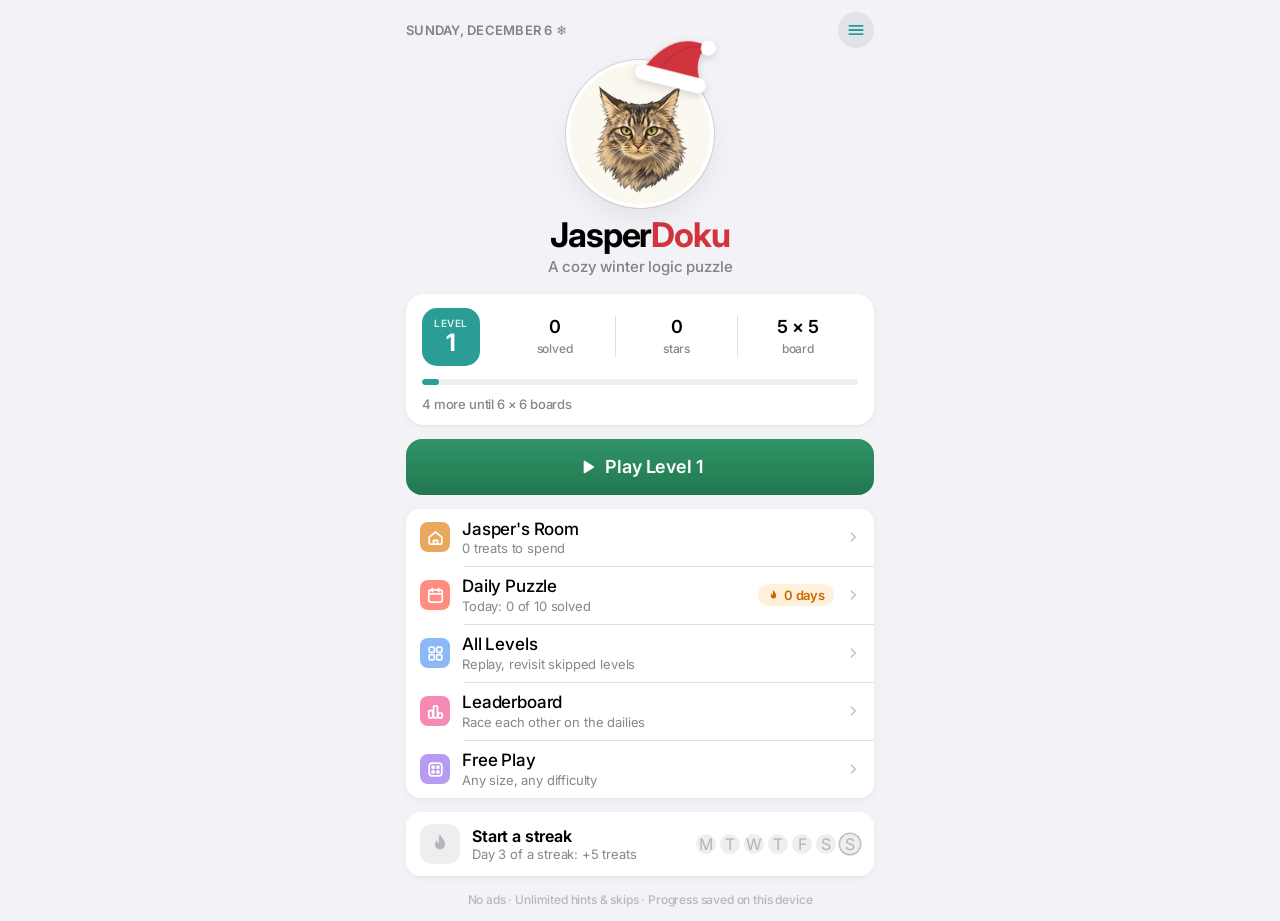
==== commit 09259117: "Three-bar menu, streak rewards, natural walk in Jasper's Room - Menu (three bars) holds Settings, Ho" ====
--- a/index.html
+++ b/index.html
@@ -25,9 +25,16 @@
       <div class="snow" id="snow" aria-hidden="true"></div>
       <header class="home-top">
         <span class="home-date" id="home-date"></span>
-        <button class="icon-btn" data-action="settings" aria-label="Settings">
-          <svg viewBox="0 0 24 24" fill="none" stroke="currentColor" stroke-width="2" stroke-linecap="round" stroke-linejoin="round"><circle cx="12" cy="12" r="3"/><path d="M19.4 15a1.7 1.7 0 0 0 .3 1.8l.1.1a2 2 0 1 1-2.8 2.8l-.1-.1a1.7 1.7 0 0 0-1.8-.3 1.7 1.7 0 0 0-1 1.5V21a2 2 0 1 1-4 0v-.1a1.7 1.7 0 0 0-1.1-1.5 1.7 1.7 0 0 0-1.8.3l-.1.1a2 2 0 1 1-2.8-2.8l.1-.1a1.7 1.7 0 0 0 .3-1.8 1.7 1.7 0 0 0-1.5-1H3a2 2 0 1 1 0-4h.1a1.7 1.7 0 0 0 1.5-1.1 1.7 1.7 0 0 0-.3-1.8l-.1-.1a2 2 0 1 1 2.8-2.8l.1.1a1.7 1.7 0 0 0 1.8.3H9a1.7 1.7 0 0 0 1-1.5V3a2 2 0 1 1 4 0v.1a1.7 1.7 0 0 0 1 1.5 1.7 1.7 0 0 0 1.8-.3l.1-.1a2 2 0 1 1 2.8 2.8l-.1.1a1.7 1.7 0 0 0-.3 1.8V9a1.7 1.7 0 0 0 1.5 1H21a2 2 0 1 1 0 4h-.1a1.7 1.7 0 0 0-1.5 1Z"/></svg>
-        </button>
+        <div class="menu-wrap">
+          <button class="icon-btn" data-action="menu" aria-label="Menu" aria-haspopup="true" aria-expanded="false" id="menu-btn">
+            <svg viewBox="0 0 24 24" fill="none" stroke="currentColor" stroke-width="2.2" stroke-linecap="round"><path d="M4 7h16M4 12h16M4 17h16"/></svg>
+          </button>
+          <div class="drop" id="drop" hidden role="menu">
+            <button class="drop-row" data-action="settings" role="menuitem"><span class="mi" style="--c:#8E8E93"><svg viewBox="0 0 24 24" fill="none" stroke="currentColor" stroke-width="2.2" stroke-linecap="round" stroke-linejoin="round"><circle cx="12" cy="12" r="3"/><path d="M12 2.5v3M12 18.5v3M2.5 12h3M18.5 12h3M5.3 5.3l2.1 2.1M16.6 16.6l2.1 2.1M5.3 18.7l2.1-2.1M16.6 7.4l2.1-2.1"/></svg></span><span>Settings</span></button>
+            <button class="drop-row" data-action="howto" role="menuitem"><span class="mi" style="--c:#7ECFA0"><svg viewBox="0 0 24 24" fill="none" stroke="currentColor" stroke-width="2.2" stroke-linecap="round"><circle cx="12" cy="12" r="8.5"/><path d="M9.6 9.5a2.5 2.5 0 1 1 3.5 2.3c-.7.3-1.1.9-1.1 1.6v.3"/><circle cx="12" cy="16.8" r=".6" fill="currentColor"/></svg></span><span>How to Play</span></button>
+            <button class="drop-row" data-action="achievements" role="menuitem"><span class="mi" style="--c:#FFB938"><svg viewBox="0 0 24 24" fill="none" stroke="currentColor" stroke-width="2.2" stroke-linecap="round" stroke-linejoin="round"><path d="M8 4h8v5a4 4 0 0 1-8 0V4ZM8 6H5a3 3 0 0 0 3 4M16 6h3a3 3 0 0 1-3 4M12 13v4M8.5 20h7M10 17h4"/></svg></span><span>Achievements<small id="home-ach-sub">Collect them all</small></span></button>
+          </div>
+        </div>
       </header>
 
       <div class="hero">
@@ -60,50 +67,40 @@
         <span id="home-level-label">Play Level 1</span>
       </button>
 
+      <nav class="menu-card">
+        <button class="menu-row" data-action="room">
+          <span class="mi" style="--c:#E9A85E"><svg viewBox="0 0 24 24" fill="none" stroke="currentColor" stroke-width="2.2" stroke-linecap="round" stroke-linejoin="round"><path d="M4 11.5 12 5l8 6.5V19a1.5 1.5 0 0 1-1.5 1.5h-13A1.5 1.5 0 0 1 4 19Z"/><path d="M9.5 20.5v-5h5v5"/></svg></span>
+          <span class="ml">Jasper's Room<small id="home-room-sub">Spend treats on cozy things</small></span>
+          <svg class="chev" viewBox="0 0 24 24"><path d="m9 5 7 7-7 7" fill="none" stroke="currentColor" stroke-width="2.4" stroke-linecap="round" stroke-linejoin="round"/></svg>
+        </button>
+        <button class="menu-row" data-action="daily">
+          <span class="mi" style="--c:#FF8E80"><svg viewBox="0 0 24 24" fill="none" stroke="currentColor" stroke-width="2.2" stroke-linecap="round" stroke-linejoin="round"><rect x="3.5" y="5" width="17" height="15.5" rx="3"/><path d="M3.5 10h17M8 3v4M16 3v4"/></svg></span>
+          <span class="ml">Daily Puzzle<small id="home-daily-sub">A fresh 8 × 8 every day</small></span>
+          <span class="chip" title="Daily streak"><svg viewBox="0 0 24 24"><path d="M12 2c1 3.5 5 5.5 5 10.5A5 5 0 0 1 7 12.5c0-2 1-3.5 2-4.5 0 2 1 3 2 3 0-3-1-6 1-9Z" fill="currentColor"/></svg><span id="home-streak">0 days</span></span>
+          <svg class="chev" viewBox="0 0 24 24"><path d="m9 5 7 7-7 7" fill="none" stroke="currentColor" stroke-width="2.4" stroke-linecap="round" stroke-linejoin="round"/></svg>
+        </button>
+        <button class="menu-row" data-action="levels">
+          <span class="mi" style="--c:#8CB8F5"><svg viewBox="0 0 24 24" fill="none" stroke="currentColor" stroke-width="2.2" stroke-linejoin="round"><rect x="4" y="4" width="6.5" height="6.5" rx="1.8"/><rect x="13.5" y="4" width="6.5" height="6.5" rx="1.8"/><rect x="4" y="13.5" width="6.5" height="6.5" rx="1.8"/><rect x="13.5" y="13.5" width="6.5" height="6.5" rx="1.8"/></svg></span>
+          <span class="ml">All Levels<small>Replay, revisit skipped levels</small></span>
+          <svg class="chev" viewBox="0 0 24 24"><path d="m9 5 7 7-7 7" fill="none" stroke="currentColor" stroke-width="2.4" stroke-linecap="round" stroke-linejoin="round"/></svg>
+        </button>
+        <button class="menu-row" data-action="leaderboard">
+          <span class="mi" style="--c:#F58BB4"><svg viewBox="0 0 24 24" fill="none" stroke="currentColor" stroke-width="2.2" stroke-linejoin="round"><rect x="3.5" y="11" width="5" height="9" rx="1.3"/><rect x="9.5" y="5" width="5" height="15" rx="1.3"/><rect x="15.5" y="14" width="5" height="6" rx="1.3"/></svg></span>
+          <span class="ml">Leaderboard<small id="home-lb-sub">Race each other</small></span>
+          <svg class="chev" viewBox="0 0 24 24"><path d="m9 5 7 7-7 7" fill="none" stroke="currentColor" stroke-width="2.4" stroke-linecap="round" stroke-linejoin="round"/></svg>
+        </button>
+        <button class="menu-row" data-action="free">
+          <span class="mi" style="--c:#B79BF2"><svg viewBox="0 0 24 24" fill="none" stroke="currentColor" stroke-width="2.2" stroke-linejoin="round"><rect x="4" y="4" width="16" height="16" rx="4"/><circle cx="9" cy="9" r="1.3" fill="currentColor"/><circle cx="15" cy="15" r="1.3" fill="currentColor"/><circle cx="15" cy="9" r="1.3" fill="currentColor"/><circle cx="9" cy="15" r="1.3" fill="currentColor"/></svg></span>
+          <span class="ml">Free Play<small>Any size, any difficulty</small></span>
+          <svg class="chev" viewBox="0 0 24 24"><path d="m9 5 7 7-7 7" fill="none" stroke="currentColor" stroke-width="2.4" stroke-linecap="round" stroke-linejoin="round"/></svg>
+        </button>
+      </nav>
+
       <button class="streak-card" id="streak-card" data-action="daily">
         <span class="sc-flame" aria-hidden="true"><svg viewBox="0 0 24 24"><path d="M12 2c1 3.5 5 5.5 5 10.5A5 5 0 0 1 7 12.5c0-2 1-3.5 2-4.5 0 2 1 3 2 3 0-3-1-6 1-9Z" fill="currentColor"/></svg></span>
         <span class="sc-text"><b id="sc-title">Start a streak</b><small id="sc-sub"></small></span>
         <span class="sc-week" id="sc-week" aria-label="Last 7 days"></span>
       </button>
-
-      <nav class="menu-card">
-        <button class="menu-row" data-action="room">
-          <span class="mi" style="--c:#E9A85E"><svg viewBox="0 0 24 24" fill="none" stroke="currentColor" stroke-width="2.2" stroke-linecap="round" stroke-linejoin="round"><path d="M4 11.5 12 5l8 6.5V19a1.5 1.5 0 0 1-1.5 1.5h-13A1.5 1.5 0 0 1 4 19Z"/><path d="M9.5 20.5v-5h5v5"/></svg></span>
-          <span class="ml">Jasper's Room<small id="home-room-sub">Spend treats on cozy things</small></span>
-          <svg class="chev" viewBox="0 0 24 24"><path d="m9 5 7 7-7 7" fill="none" stroke="currentColor" stroke-width="2.4" stroke-linecap="round" stroke-linejoin="round"/></svg>
-        </button>
-        <button class="menu-row" data-action="daily">
-          <span class="mi" style="--c:#FF8E80"><svg viewBox="0 0 24 24" fill="none" stroke="currentColor" stroke-width="2.2" stroke-linecap="round" stroke-linejoin="round"><rect x="3.5" y="5" width="17" height="15.5" rx="3"/><path d="M3.5 10h17M8 3v4M16 3v4"/></svg></span>
-          <span class="ml">Daily Puzzle<small id="home-daily-sub">A fresh 8 × 8 every day</small></span>
-          <span class="chip" title="Daily streak"><svg viewBox="0 0 24 24"><path d="M12 2c1 3.5 5 5.5 5 10.5A5 5 0 0 1 7 12.5c0-2 1-3.5 2-4.5 0 2 1 3 2 3 0-3-1-6 1-9Z" fill="currentColor"/></svg><span id="home-streak">0 days</span></span>
-          <svg class="chev" viewBox="0 0 24 24"><path d="m9 5 7 7-7 7" fill="none" stroke="currentColor" stroke-width="2.4" stroke-linecap="round" stroke-linejoin="round"/></svg>
-        </button>
-        <button class="menu-row" data-action="levels">
-          <span class="mi" style="--c:#8CB8F5"><svg viewBox="0 0 24 24" fill="none" stroke="currentColor" stroke-width="2.2" stroke-linejoin="round"><rect x="4" y="4" width="6.5" height="6.5" rx="1.8"/><rect x="13.5" y="4" width="6.5" height="6.5" rx="1.8"/><rect x="4" y="13.5" width="6.5" height="6.5" rx="1.8"/><rect x="13.5" y="13.5" width="6.5" height="6.5" rx="1.8"/></svg></span>
-          <span class="ml">All Levels<small>Replay, revisit skipped levels</small></span>
-          <svg class="chev" viewBox="0 0 24 24"><path d="m9 5 7 7-7 7" fill="none" stroke="currentColor" stroke-width="2.4" stroke-linecap="round" stroke-linejoin="round"/></svg>
-        </button>
-        <button class="menu-row" data-action="leaderboard">
-          <span class="mi" style="--c:#F58BB4"><svg viewBox="0 0 24 24" fill="none" stroke="currentColor" stroke-width="2.2" stroke-linejoin="round"><rect x="3.5" y="11" width="5" height="9" rx="1.3"/><rect x="9.5" y="5" width="5" height="15" rx="1.3"/><rect x="15.5" y="14" width="5" height="6" rx="1.3"/></svg></span>
-          <span class="ml">Leaderboard<small id="home-lb-sub">Race each other</small></span>
-          <svg class="chev" viewBox="0 0 24 24"><path d="m9 5 7 7-7 7" fill="none" stroke="currentColor" stroke-width="2.4" stroke-linecap="round" stroke-linejoin="round"/></svg>
-        </button>
-        <button class="menu-row" data-action="achievements">
-          <span class="mi" style="--c:#FFB938"><svg viewBox="0 0 24 24" fill="none" stroke="currentColor" stroke-width="2.2" stroke-linecap="round" stroke-linejoin="round"><path d="M8 4h8v5a4 4 0 0 1-8 0V4ZM8 6H5a3 3 0 0 0 3 4M16 6h3a3 3 0 0 1-3 4M12 13v4M8.5 20h7M10 17h4"/></svg></span>
-          <span class="ml">Achievements<small id="home-ach-sub">Collect them all</small></span>
-          <svg class="chev" viewBox="0 0 24 24"><path d="m9 5 7 7-7 7" fill="none" stroke="currentColor" stroke-width="2.4" stroke-linecap="round" stroke-linejoin="round"/></svg>
-        </button>
-        <button class="menu-row" data-action="free">
-          <span class="mi" style="--c:#B79BF2"><svg viewBox="0 0 24 24" fill="none" stroke="currentColor" stroke-width="2.2" stroke-linejoin="round"><rect x="4" y="4" width="16" height="16" rx="4"/><circle cx="9" cy="9" r="1.3" fill="currentColor"/><circle cx="15" cy="15" r="1.3" fill="currentColor"/><circle cx="15" cy="9" r="1.3" fill="currentColor"/><circle cx="9" cy="15" r="1.3" fill="currentColor"/></svg></span>
-          <span class="ml">Free Play<small>Any size, any difficulty</small></span>
-          <svg class="chev" viewBox="0 0 24 24"><path d="m9 5 7 7-7 7" fill="none" stroke="currentColor" stroke-width="2.4" stroke-linecap="round" stroke-linejoin="round"/></svg>
-        </button>
-        <button class="menu-row" data-action="howto">
-          <span class="mi" style="--c:#7ECFA0"><svg viewBox="0 0 24 24" fill="none" stroke="currentColor" stroke-width="2.2" stroke-linecap="round"><circle cx="12" cy="12" r="8.5"/><path d="M9.6 9.5a2.5 2.5 0 1 1 3.5 2.3c-.7.3-1.1.9-1.1 1.6v.3"/><circle cx="12" cy="16.8" r=".6" fill="currentColor"/></svg></span>
-          <span class="ml">How to Play<small>Rules &amp; controls</small></span>
-          <svg class="chev" viewBox="0 0 24 24"><path d="m9 5 7 7-7 7" fill="none" stroke="currentColor" stroke-width="2.4" stroke-linecap="round" stroke-linejoin="round"/></svg>
-        </button>
-      </nav>
       <p class="footnote">No ads · Unlimited hints &amp; skips · Progress saved on this device</p>
     </section>
 
--- a/css/style.css
+++ b/css/style.css
@@ -743,3 +743,17 @@
 .lp-toybox.locked b { color: #7A6A55; }
 .lp-toybox.current b { background: var(--accent); color: #fff; }
 @media (prefers-reduced-motion: reduce) { .lp-toybox.ready svg { animation: none; } }
+
+/* ---------- three-bar menu ---------- */
+.menu-wrap { position: relative; }
+.drop { position: absolute; right: 0; top: calc(100% + 6px); z-index: 30; min-width: 220px; background: var(--card); border-radius: 14px; box-shadow: var(--shadow-2), 0 0 0 .5px var(--hair); padding: 6px; display: flex; flex-direction: column; animation: dropIn .16s ease-out; }
+.drop[hidden] { display: none; }
+@keyframes dropIn { from { opacity: 0; transform: translateY(-4px) scale(.98); } }
+.drop-row { display: flex; align-items: center; gap: 12px; padding: 10px; border-radius: 10px; text-align: left; font-size: 16px; font-weight: 500; color: var(--ink); }
+.drop-row:active { background: var(--fill); }
+.drop-row .mi { width: 30px; height: 30px; }
+.drop-row span:last-child { display: flex; flex-direction: column; }
+.drop-row small { font-size: 12px; color: var(--ink-2); font-weight: 400; }
+#screen-home .streak-card { margin: 14px 0 0; }
+.streak-bonus { display: inline-flex; align-items: center; gap: 4px; font-weight: 700; color: #C07800; background: rgba(255,201,60,.22); border-radius: 999px; padding: 2px 10px; margin: 2px 0; }
+#screen-home > .home-top, body.holiday #screen-home > .home-top { position: relative; z-index: 20; }
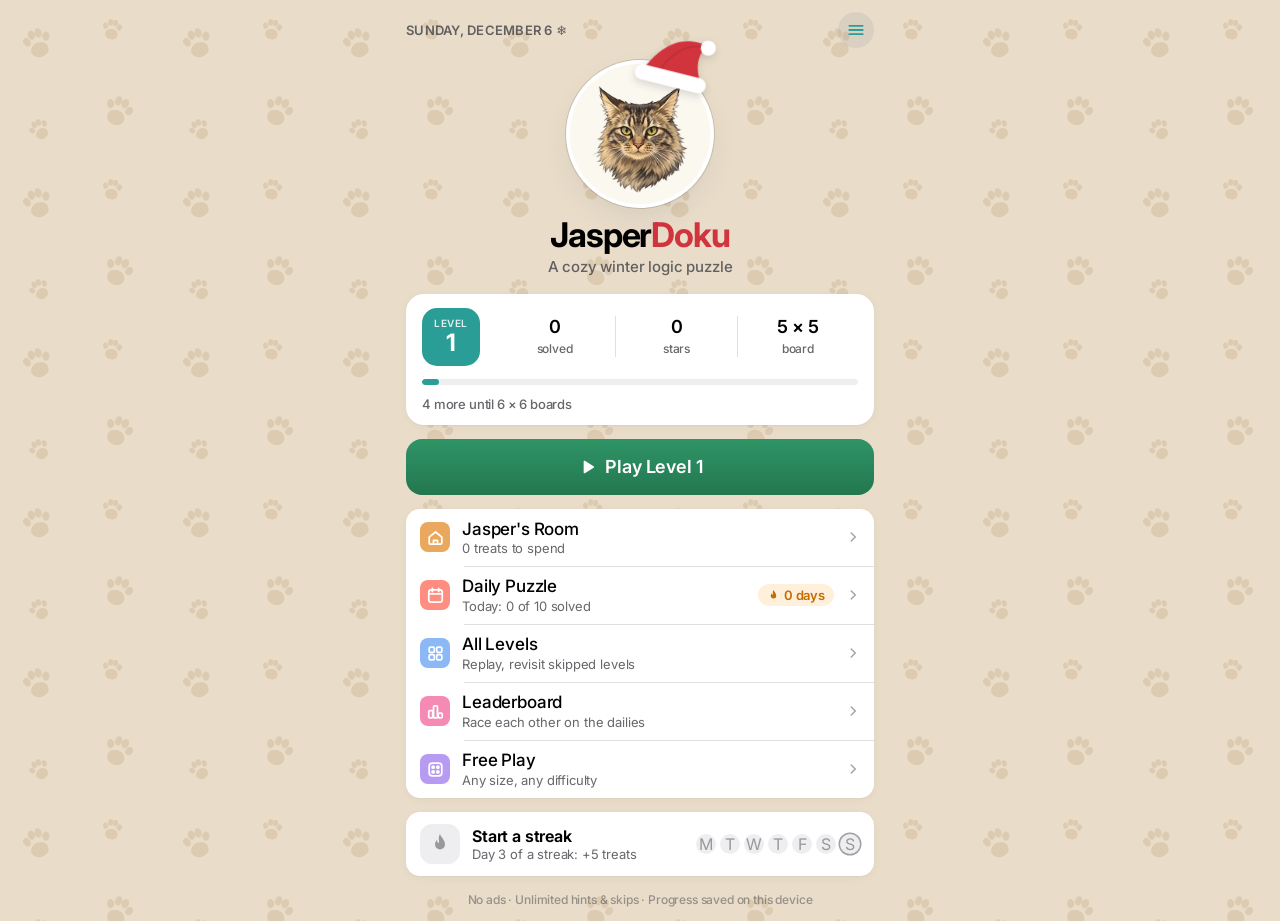
==== commit 513dc30d: "Tan paw-print background (warm brown in dark mode); full gold ring on golden levels Co-Authored-By: " ====
--- a/index.html
+++ b/index.html
@@ -3,7 +3,7 @@
 <head>
   <meta charset="utf-8">
   <meta name="viewport" content="width=device-width, initial-scale=1, viewport-fit=cover, user-scalable=no">
-  <meta name="theme-color" content="#F3EFF8">
+  <meta name="theme-color" content="#E9DDCA">
   <meta name="apple-mobile-web-app-capable" content="yes">
   <meta name="apple-mobile-web-app-status-bar-style" content="default">
   <meta name="apple-mobile-web-app-title" content="JasperDoku">
--- a/css/style.css
+++ b/css/style.css
@@ -5,13 +5,14 @@
    just a swap of the values below.
    ===================================================================== */
 :root {
-  --bg: #F2F2F7;
+  --bg: #E9DDCA;                     /* light tan behind everything, so the board stands apart */
+  --bg-paws: url("data:image/svg+xml,<svg xmlns='http://www.w3.org/2000/svg' width='160' height='160' viewBox='0 0 160 160'><g transform='translate(38 44) rotate(-18)'><g fill='%23DCCBB0'><ellipse cx='0' cy='6' rx='9' ry='7.5'/><ellipse cx='-10' cy='-5' rx='3.6' ry='4.6' transform='rotate(-20 -10 -5)'/><ellipse cx='-3.6' cy='-10.5' rx='3.6' ry='4.8'/><ellipse cx='3.6' cy='-10.5' rx='3.6' ry='4.8'/><ellipse cx='10' cy='-5' rx='3.6' ry='4.6' transform='rotate(20 10 -5)'/></g></g><g transform='translate(118 112) rotate(22)'><g fill='%23DCCBB0'><ellipse cx='0' cy='6' rx='9' ry='7.5'/><ellipse cx='-10' cy='-5' rx='3.6' ry='4.6' transform='rotate(-20 -10 -5)'/><ellipse cx='-3.6' cy='-10.5' rx='3.6' ry='4.8'/><ellipse cx='3.6' cy='-10.5' rx='3.6' ry='4.8'/><ellipse cx='10' cy='-5' rx='3.6' ry='4.6' transform='rotate(20 10 -5)'/></g></g><g transform='translate(112 30) rotate(8) scale(.7)'><g fill='%23DCCBB0'><ellipse cx='0' cy='6' rx='9' ry='7.5'/><ellipse cx='-10' cy='-5' rx='3.6' ry='4.6' transform='rotate(-20 -10 -5)'/><ellipse cx='-3.6' cy='-10.5' rx='3.6' ry='4.8'/><ellipse cx='3.6' cy='-10.5' rx='3.6' ry='4.8'/><ellipse cx='10' cy='-5' rx='3.6' ry='4.6' transform='rotate(20 10 -5)'/></g></g><g transform='translate(40 130) rotate(-30) scale(.7)'><g fill='%23DCCBB0'><ellipse cx='0' cy='6' rx='9' ry='7.5'/><ellipse cx='-10' cy='-5' rx='3.6' ry='4.6' transform='rotate(-20 -10 -5)'/><ellipse cx='-3.6' cy='-10.5' rx='3.6' ry='4.8'/><ellipse cx='3.6' cy='-10.5' rx='3.6' ry='4.8'/><ellipse cx='10' cy='-5' rx='3.6' ry='4.6' transform='rotate(20 10 -5)'/></g></g></svg>");
   --card: #FFFFFF;
   --card-2: #F2F2F7;                 /* inset fills: segmented control, tracks */
   --fill: rgba(118, 118, 128, .12);  /* iOS tertiary fill */
   --ink: #000000;
-  --ink-2: rgba(60, 60, 67, .62);
-  --ink-3: rgba(60, 60, 67, .32);
+  --ink-2: rgba(60, 60, 67, .78);
+  --ink-3: rgba(60, 60, 67, .48);
   --hair: rgba(60, 60, 67, .16);
   --accent: #2A9D96;
   --accent-2: #23857F;
@@ -19,7 +20,7 @@
   --gold-ink: #5C3B00;
   --danger: #FF3B30;
   --green: #34C759;
-  --board-bg: #FFFFFF;
+  --board-bg: #FAF7F0;                /* soft off-white, easier to look at than pure white */
   --glass: rgba(255, 255, 255, .78);
   --glass-line: rgba(0, 0, 0, .06);
   --overlay: rgba(0, 0, 0, .32);
@@ -35,18 +36,19 @@
   letter-spacing: -.01em;
 }
 html.dark {
-  --bg: #000000;
+  --bg: #241D18;                     /* warm dark brown */
+  --bg-paws: url("data:image/svg+xml,<svg xmlns='http://www.w3.org/2000/svg' width='160' height='160' viewBox='0 0 160 160'><g transform='translate(38 44) rotate(-18)'><g fill='%23352B23'><ellipse cx='0' cy='6' rx='9' ry='7.5'/><ellipse cx='-10' cy='-5' rx='3.6' ry='4.6' transform='rotate(-20 -10 -5)'/><ellipse cx='-3.6' cy='-10.5' rx='3.6' ry='4.8'/><ellipse cx='3.6' cy='-10.5' rx='3.6' ry='4.8'/><ellipse cx='10' cy='-5' rx='3.6' ry='4.6' transform='rotate(20 10 -5)'/></g></g><g transform='translate(118 112) rotate(22)'><g fill='%23352B23'><ellipse cx='0' cy='6' rx='9' ry='7.5'/><ellipse cx='-10' cy='-5' rx='3.6' ry='4.6' transform='rotate(-20 -10 -5)'/><ellipse cx='-3.6' cy='-10.5' rx='3.6' ry='4.8'/><ellipse cx='3.6' cy='-10.5' rx='3.6' ry='4.8'/><ellipse cx='10' cy='-5' rx='3.6' ry='4.6' transform='rotate(20 10 -5)'/></g></g><g transform='translate(112 30) rotate(8) scale(.7)'><g fill='%23352B23'><ellipse cx='0' cy='6' rx='9' ry='7.5'/><ellipse cx='-10' cy='-5' rx='3.6' ry='4.6' transform='rotate(-20 -10 -5)'/><ellipse cx='-3.6' cy='-10.5' rx='3.6' ry='4.8'/><ellipse cx='3.6' cy='-10.5' rx='3.6' ry='4.8'/><ellipse cx='10' cy='-5' rx='3.6' ry='4.6' transform='rotate(20 10 -5)'/></g></g><g transform='translate(40 130) rotate(-30) scale(.7)'><g fill='%23352B23'><ellipse cx='0' cy='6' rx='9' ry='7.5'/><ellipse cx='-10' cy='-5' rx='3.6' ry='4.6' transform='rotate(-20 -10 -5)'/><ellipse cx='-3.6' cy='-10.5' rx='3.6' ry='4.8'/><ellipse cx='3.6' cy='-10.5' rx='3.6' ry='4.8'/><ellipse cx='10' cy='-5' rx='3.6' ry='4.6' transform='rotate(20 10 -5)'/></g></g></svg>");
   --card: #1C1C1E;
   --card-2: #2C2C2E;
   --fill: rgba(118, 118, 128, .24);
   --ink: #FFFFFF;
-  --ink-2: rgba(235, 235, 245, .62);
-  --ink-3: rgba(235, 235, 245, .3);
+  --ink-2: rgba(235, 235, 245, .78);
+  --ink-3: rgba(235, 235, 245, .46);
   --hair: rgba(84, 84, 88, .55);
   --accent: #3CC2BA;
   --accent-2: #2EA8A0;
   --gold: #FFC245;
-  --board-bg: #1C1C1E;
+  --board-bg: #141210;
   --glass: rgba(28, 28, 30, .8);
   --glass-line: rgba(255, 255, 255, .06);
   --overlay: rgba(0, 0, 0, .55);
@@ -61,17 +63,25 @@
 
 * { box-sizing: border-box; -webkit-tap-highlight-color: transparent; }
 html, body { margin: 0; height: 100%; }
-body { background: var(--bg); overscroll-behavior: none; -webkit-user-select: none; user-select: none; transition: background .25s; }
+body { background: var(--bg-paws) 0 0 / 160px 160px, var(--bg); overscroll-behavior: none; -webkit-user-select: none; user-select: none; transition: background .25s; }
 button { font: inherit; color: inherit; border: 0; background: none; cursor: pointer; padding: 0; letter-spacing: inherit; }
 [hidden] { display: none !important; }
 svg { display: block; }
 
 #app {
   max-width: 500px; margin: 0 auto; min-height: 100%;
-  padding: max(10px, env(safe-area-inset-top)) 16px max(14px, env(safe-area-inset-bottom));
+  padding: var(--pad-top) 16px var(--pad-bot);
   position: relative;
 }
-.screen { display: none; flex-direction: column; min-height: calc(100vh - 24px); min-height: calc(100dvh - 24px); }
+:root { --pad-top: max(10px, env(safe-area-inset-top)); --pad-bot: max(14px, env(safe-area-inset-bottom)); }
+.screen { display: none; flex-direction: column; min-height: calc(100vh - var(--pad-top) - var(--pad-bot)); min-height: calc(100dvh - var(--pad-top) - var(--pad-bot)); }
+/* the puzzle screen always fits the phone exactly: no page scrolling */
+#screen-game { height: calc(100vh - var(--pad-top) - var(--pad-bot)); height: calc(100dvh - var(--pad-top) - var(--pad-bot)); min-height: 0; }
+html:has(#screen-game.active), html:has(#screen-game.active) body { overflow: hidden; }
+#screen-game .board-wrap { min-height: 0; container-type: size; }
+#screen-game .board { width: min(100cqw, 100cqh); }
+/* the level map keeps its back button on screen while scrolling */
+#screen-levels > .game-top { position: sticky; top: var(--pad-top); z-index: 30; }
 .screen.active { display: flex; animation: screenIn .35s cubic-bezier(.2,.8,.2,1); }
 @keyframes screenIn { from { opacity: 0; transform: translateY(6px); } to { opacity: 1; transform: none; } }
 
@@ -167,11 +177,14 @@
 .lives { display: flex; gap: 6px; background: var(--card); padding: 5px 11px; border-radius: 99px; box-shadow: var(--shadow-1); }
 .life { width: 28px; height: 25px; position: relative; display: block; }
 .treat { width: 100%; height: 100%; display: block; }
-.treat path { fill: #EFAE62; stroke: #B06E2C; stroke-width: 2.4; }
-.treat circle { fill: #B06E2C; }
+.treat .tb { fill: #D9964F; stroke: #8E5424; stroke-width: 1.6; }
+.treat .ts { fill: rgba(110, 52, 14, .28); }
+.treat .tc { fill: none; stroke: rgba(120, 62, 22, .55); stroke-width: 1.3; stroke-dasharray: 1.4 1.6; stroke-linecap: round; }
+.treat .th { fill: rgba(255, 238, 205, .5); }
+.treat .tk { fill: rgba(115, 58, 20, .55); }
 .life.gone .treat { opacity: .18; filter: grayscale(1); }
 .life.breaking .treat { animation: lifeBreak .6s ease forwards; }
-.life.breaking .treat path { fill: #FF5A4F; stroke: #A3161F; }
+.life.breaking .treat .tb { fill: #E2574C; stroke: #8E1A1F; }
 @keyframes lifeBreak { 0% { transform: scale(1); } 30% { transform: scale(1.35) rotate(-10deg); } 100% { transform: scale(.6) rotate(20deg); opacity: .18; } }
 
 .rules { display: grid; grid-template-columns: repeat(3, minmax(0, 1fr)); gap: 6px; margin: 12px 0; }
@@ -186,19 +199,19 @@
   --n: 5;
   width: min(100%, 62vh); aspect-ratio: 1; display: grid;
   grid-template-columns: repeat(var(--n), 1fr); grid-template-rows: repeat(var(--n), 1fr);
-  background: var(--board-bg); padding: 6px; border-radius: 20px; box-shadow: var(--shadow-2);
+  background: var(--board-bg); padding: 6px; border-radius: 20px;
   touch-action: none;
 }
 .cell { position: relative; display: grid; place-items: center; cursor: pointer; overflow: visible; background-clip: padding-box; }
 .cell:active { opacity: .85; }
-.cell .mark { width: 30%; height: 30%; position: relative; opacity: .4; animation: markIn .16s ease-out; }
+.cell .mark { width: 100%; height: 100%; position: relative; animation: markIn .16s ease-out; filter: drop-shadow(0 0 1.5px rgba(60,50,40,.35)); }
 .cell .mark::before, .cell .mark::after {
-  content: ""; position: absolute; left: 50%; top: 50%; width: 100%; height: 10%; min-height: 2px;
-  background: #000; border-radius: 99px; transform: translate(-50%, -50%) rotate(45deg);
+  content: ""; position: absolute; left: 50%; top: 50%; width: 94%; height: 15%; min-height: 4px;
+  background: #fff; border-radius: 99px; transform: translate(-50%, -50%) rotate(45deg);
 }
 .cell .mark::after { transform: translate(-50%, -50%) rotate(-45deg); }
 @keyframes markIn { from { transform: scale(.5); opacity: 0; } }
-.cell.auto .mark { opacity: .15; animation: none; }
+.cell.auto .mark { opacity: .6; animation: none; }
 .cell .piece {
   position: relative; z-index: 1; overflow: hidden;
   width: 84%; height: 84%; border-radius: 50%; background: var(--piece-ring); padding: 2px;
@@ -219,8 +232,8 @@
 @keyframes redFlash { 0%, 40% { opacity: .9; } 100% { opacity: 0; } }
 .break-fx { position: absolute; inset: 14%; pointer-events: none; z-index: 2; }
 .break-fx .half { position: absolute; inset: 0; width: 100%; height: 100%; }
-.break-fx .half path { fill: #FF5A4F; stroke: #fff; stroke-width: 2.5; }
-.break-fx .half circle { fill: #A3161F; }
+.break-fx .half .tb { fill: #E2574C; stroke: #fff; stroke-width: 2.2; }
+.break-fx .half .tk { fill: rgba(110, 20, 20, .6); }
 .break-fx .left { clip-path: polygon(0 0, 55% 0, 42% 45%, 56% 70%, 45% 100%, 0 100%); animation: crackLeft .9s ease forwards; }
 .break-fx .right { clip-path: polygon(55% 0, 100% 0, 100% 100%, 45% 100%, 56% 70%, 42% 45%); animation: crackRight .9s ease forwards; }
 @keyframes crackLeft { 0% { transform: scale(.4); } 30% { transform: scale(1.1); } 45% { transform: none; } 100% { transform: translate(-30%, 25%) rotate(-35deg); opacity: 0; } }
@@ -559,8 +572,8 @@
 .piece-img { width: 100%; height: 100%; border-radius: 50%; object-fit: cover; display: block; pointer-events: none; -webkit-user-drag: none; }
 .has-photo .cell .piece .piece-img { transform: scale(1.06); }
 .life.golden { width: 34px; height: 31px; }
-.life.golden .treat path { fill: #FFC93C; stroke: #B7791F; }
-.life.golden .treat circle { fill: #B7791F; }
+.life.golden .treat .tb { fill: #F4BE3E; stroke: #9C6512; }
+.life.golden .treat .tk { fill: rgba(150, 95, 10, .55); }
 .life.golden:not(.gone) .treat { filter: drop-shadow(0 0 6px rgba(255, 190, 40, .8)); animation: goldPulse 2s ease-in-out infinite; }
 @keyframes goldPulse { 50% { filter: drop-shadow(0 0 12px rgba(255, 190, 40, 1)); } }
 #screen-game.golden .board { box-shadow: 0 0 0 3px #FFC93C, 0 0 28px rgba(255, 185, 40, .45), var(--shadow-2); }
@@ -716,6 +729,9 @@
 .lp-map-tile { position: absolute; left: 0; width: 100%; display: block; pointer-events: none; user-select: none;
   -webkit-mask-image: linear-gradient(to bottom, #000 0, #000 94%, transparent 100%); mask-image: linear-gradient(to bottom, #000 0, #000 94%, transparent 100%); }
 .lp-map-tile:first-child { -webkit-mask-image: none; mask-image: none; }
+.lp-map-cover { position: absolute; display: block; pointer-events: none; user-select: none; }
+.lp-map-cover.fade { -webkit-mask-image: linear-gradient(to bottom, #000 86.5%, transparent 100%); mask-image: linear-gradient(to bottom, #000 86.5%, transparent 100%); }
+.lp-map-seam { position: absolute; left: 0; width: 100%; display: block; pointer-events: none; user-select: none; }
 .level-path.map .lp-node { width: 54px; height: 54px; border: 3px solid #fff; box-shadow: 0 5px 0 rgba(0,0,0,.28), 0 6px 10px rgba(0,0,0,.25); }
 .level-path.map .lp-node.done { background: radial-gradient(circle at 40% 30%, #4FC7BF, #1F7F79); }
 .level-path.map .lp-node.golden { background: radial-gradient(circle at 40% 30%, #FFE69A, #E8A51F); }
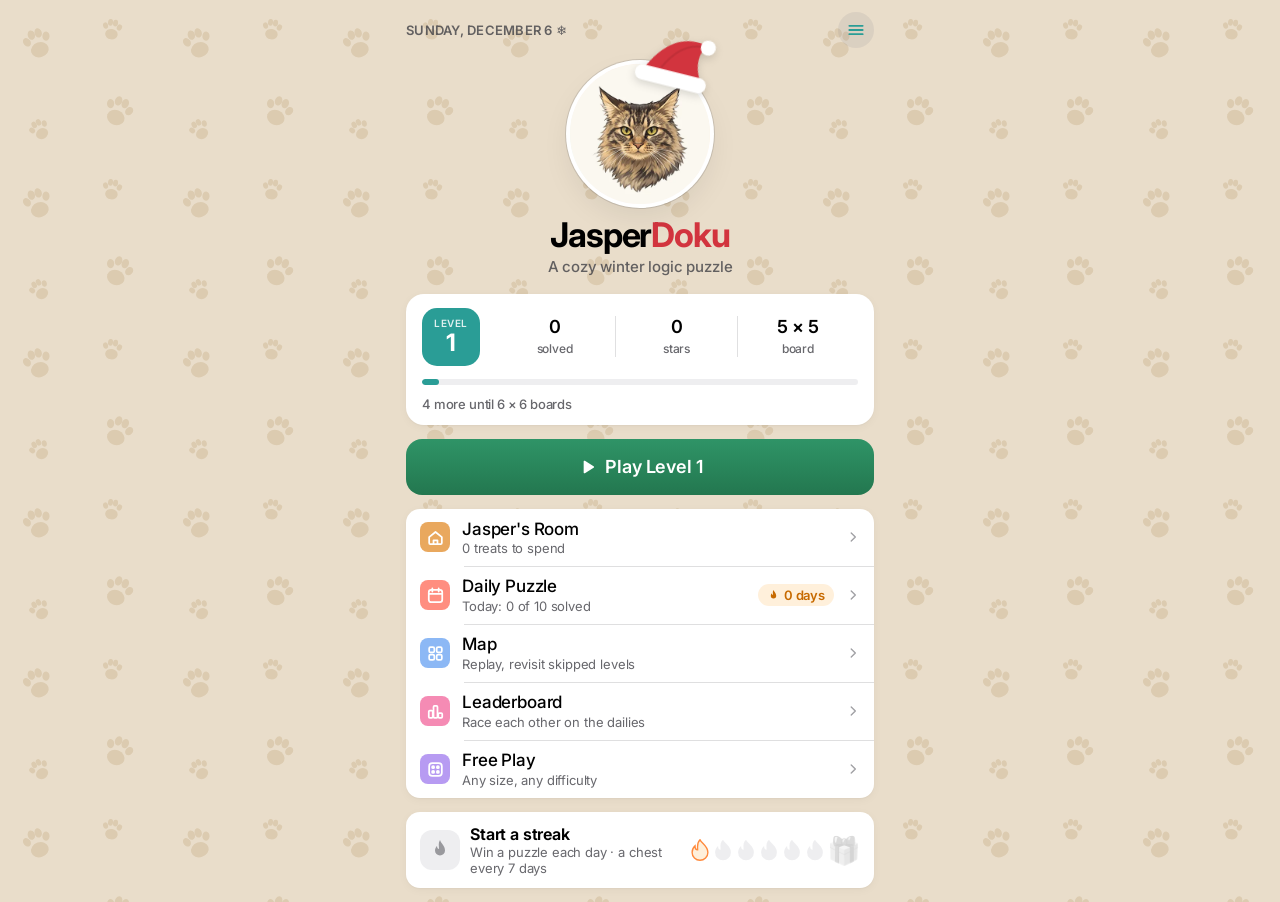
==== commit f4c85133: "Streaks, rankings for everyone, tap-to-open toy boxes - Map rename; toy box opens after the win on i" ====
--- a/index.html
+++ b/index.html
@@ -31,6 +31,8 @@
           </button>
           <div class="drop" id="drop" hidden role="menu">
             <button class="drop-row" data-action="settings" role="menuitem"><span class="mi" style="--c:#8E8E93"><svg viewBox="0 0 24 24" fill="none" stroke="currentColor" stroke-width="2.2" stroke-linecap="round" stroke-linejoin="round"><circle cx="12" cy="12" r="3"/><path d="M12 2.5v3M12 18.5v3M2.5 12h3M18.5 12h3M5.3 5.3l2.1 2.1M16.6 16.6l2.1 2.1M5.3 18.7l2.1-2.1M16.6 7.4l2.1-2.1"/></svg></span><span>Settings</span></button>
+            <button class="drop-row" data-action="looks" role="menuitem" id="drop-looks"><span class="mi" style="--c:#E0A33A"><svg viewBox="0 0 24 24" fill="none" stroke="currentColor" stroke-width="2.2" stroke-linecap="round" stroke-linejoin="round"><path d="M12 3a9 9 0 1 0 0 18c1.1 0 1.6-.9 1.2-1.8-.5-1-.1-2.2 1.1-2.2H17a4 4 0 0 0 4-4c0-5.5-4-10-9-10Z"/><circle cx="7.5" cy="11" r="1.2" fill="currentColor"/><circle cx="10.5" cy="7" r="1.2" fill="currentColor"/><circle cx="15" cy="7.5" r="1.2" fill="currentColor"/></svg></span><span>Looks<small>Backgrounds and colors</small></span></button>
+            <button class="drop-row" data-action="journal" role="menuitem" id="drop-journal"><span class="mi" style="--c:#B07A4A"><svg viewBox="0 0 24 24" fill="none" stroke="currentColor" stroke-width="2.2" stroke-linecap="round" stroke-linejoin="round"><path d="M5 4.5A1.5 1.5 0 0 1 6.5 3H19v15H6.5A1.5 1.5 0 0 0 5 19.5v-15Z"/><path d="M5 19.5A1.5 1.5 0 0 0 6.5 21H19v-3"/><path d="M9 8h6M9 11.5h4"/></svg></span><span>Jasper's Journal<small>Find scraps as you play</small></span></button>
             <button class="drop-row" data-action="howto" role="menuitem"><span class="mi" style="--c:#7ECFA0"><svg viewBox="0 0 24 24" fill="none" stroke="currentColor" stroke-width="2.2" stroke-linecap="round"><circle cx="12" cy="12" r="8.5"/><path d="M9.6 9.5a2.5 2.5 0 1 1 3.5 2.3c-.7.3-1.1.9-1.1 1.6v.3"/><circle cx="12" cy="16.8" r=".6" fill="currentColor"/></svg></span><span>How to Play</span></button>
             <button class="drop-row" data-action="achievements" role="menuitem"><span class="mi" style="--c:#FFB938"><svg viewBox="0 0 24 24" fill="none" stroke="currentColor" stroke-width="2.2" stroke-linecap="round" stroke-linejoin="round"><path d="M8 4h8v5a4 4 0 0 1-8 0V4ZM8 6H5a3 3 0 0 0 3 4M16 6h3a3 3 0 0 1-3 4M12 13v4M8.5 20h7M10 17h4"/></svg></span><span>Achievements<small id="home-ach-sub">Collect them all</small></span></button>
           </div>
@@ -81,7 +83,7 @@
         </button>
         <button class="menu-row" data-action="levels">
           <span class="mi" style="--c:#8CB8F5"><svg viewBox="0 0 24 24" fill="none" stroke="currentColor" stroke-width="2.2" stroke-linejoin="round"><rect x="4" y="4" width="6.5" height="6.5" rx="1.8"/><rect x="13.5" y="4" width="6.5" height="6.5" rx="1.8"/><rect x="4" y="13.5" width="6.5" height="6.5" rx="1.8"/><rect x="13.5" y="13.5" width="6.5" height="6.5" rx="1.8"/></svg></span>
-          <span class="ml">All Levels<small>Replay, revisit skipped levels</small></span>
+          <span class="ml">Map<small>Replay, revisit skipped levels</small></span>
           <svg class="chev" viewBox="0 0 24 24"><path d="m9 5 7 7-7 7" fill="none" stroke="currentColor" stroke-width="2.4" stroke-linecap="round" stroke-linejoin="round"/></svg>
         </button>
         <button class="menu-row" data-action="leaderboard">
@@ -96,12 +98,11 @@
         </button>
       </nav>
 
-      <button class="streak-card" id="streak-card" data-action="daily">
+      <button class="streak-card" id="streak-card" data-action="continue">
         <span class="sc-flame" aria-hidden="true"><svg viewBox="0 0 24 24"><path d="M12 2c1 3.5 5 5.5 5 10.5A5 5 0 0 1 7 12.5c0-2 1-3.5 2-4.5 0 2 1 3 2 3 0-3-1-6 1-9Z" fill="currentColor"/></svg></span>
         <span class="sc-text"><b id="sc-title">Start a streak</b><small id="sc-sub"></small></span>
         <span class="sc-week" id="sc-week" aria-label="Last 7 days"></span>
       </button>
-      <p class="footnote">No ads · Unlimited hints &amp; skips · Progress saved on this device</p>
     </section>
 
     <!-- ============ GAME ============ -->
@@ -159,7 +160,7 @@
         <button class="icon-btn" data-action="home" aria-label="Back">
           <svg viewBox="0 0 24 24"><path d="M15 5 8 12l7 7" fill="none" stroke="currentColor" stroke-width="2.6" stroke-linecap="round" stroke-linejoin="round"/></svg>
         </button>
-        <div class="game-title"><div>All Levels</div><div class="sub" id="levels-sub">Tap any level to play it</div></div>
+        <div class="game-title"><div>Map</div><div class="sub" id="levels-sub">Tap any level to play it</div></div>
         <div style="width:40px"></div>
       </header>
       <div id="level-grid" class="level-grid"></div>
@@ -175,6 +176,41 @@
       </header>
       <h1 class="large-title">Settings</h1>
       <div id="settings-body"></div>
+      <div style="height:24px"></div>
+    </section>
+
+    <!-- ============ LOOKS ============ -->
+    <section id="screen-looks" class="screen">
+      <header class="home-top">
+        <button class="link-btn back-link" data-action="home" aria-label="Back">
+          <svg viewBox="0 0 24 24" width="22" height="22"><path d="M15 5 8 12l7 7" fill="none" stroke="currentColor" stroke-width="2.6" stroke-linecap="round" stroke-linejoin="round"/></svg>
+          <span>Home</span>
+        </button>
+      </header>
+      <div class="looks-head"><h1 class="large-title">Looks</h1><span class="looks-bal" id="looks-bal"></span></div>
+      <div id="looks-body"></div>
+      <div style="height:24px"></div>
+    </section>
+
+    <section id="screen-journal" class="screen">
+      <header class="home-top">
+        <button class="link-btn back-link" data-action="home" aria-label="Back">
+          <svg viewBox="0 0 24 24" width="22" height="22"><path d="M15 5 8 12l7 7" fill="none" stroke="currentColor" stroke-width="2.6" stroke-linecap="round" stroke-linejoin="round"/></svg>
+          <span>Home</span>
+        </button>
+      </header>
+      <div class="jr-book" id="jr-book">
+        <div class="jr-cover-title"><span>Jasper's Journal</span></div>
+        <div class="jr-stack"><div class="jr-page" id="jr-page"></div></div>
+        <span class="jr-ribbon" aria-hidden="true"></span>
+      </div>
+      <div class="jr-nav">
+        <button class="jr-arrow" id="jr-prev" data-action="jr-prev" aria-label="Previous page">&lsaquo;</button>
+        <button class="jr-where" id="jr-where" data-action="jr-contents"><svg viewBox="0 0 24 24" width="16" height="16" fill="none" stroke="currentColor" stroke-width="2" stroke-linecap="round"><path d="M8 6h12M8 12h12M8 18h12"/><circle cx="4" cy="6" r="1" fill="currentColor"/><circle cx="4" cy="12" r="1" fill="currentColor"/><circle cx="4" cy="18" r="1" fill="currentColor"/></svg>Contents</button>
+        <button class="jr-arrow" id="jr-next" data-action="jr-next" aria-label="Next page">&rsaquo;</button>
+      </div>
+      <p class="jr-count" id="jr-count"></p>
+      <p class="jr-hint" id="jr-hint"></p>
       <div style="height:24px"></div>
     </section>
 
@@ -269,17 +305,19 @@
         <div class="win-face"><img class="jasper-img" alt="Jasper"></div>
         <h2 id="win-title">Jasper approves!</h2>
         <div class="win-milestone" id="win-milestone" hidden></div>
-        <div class="win-streak" id="win-streak" hidden></div>
         <div class="stars" id="win-stars"></div>
         <div class="win-stats">
           <div><span id="win-time">0:00</span><small>time</small></div>
           <div><span id="win-hints">0</span><small>hints</small></div>
         </div>
+        <div class="win-streak" id="win-streak" hidden></div>
         <div class="win-treats" id="win-treats" hidden></div>
         <div class="win-rival" id="win-rival"></div>
         <div class="win-badges" id="win-badges"></div>
-        <button class="btn primary big" data-action="win-next" id="win-next">Next level</button>
-        <button class="link-btn" data-action="home">Home</button>
+        <div class="win-actions">
+          <button class="btn primary big" data-action="win-next" id="win-next">Next level</button>
+          <button class="link-btn" data-action="home">Home</button>
+        </div>
       </div>
     </div>
 
@@ -288,6 +326,7 @@
 
   <script src="js/config.js"></script>
   <script src="js/engine.js"></script>
+  <script src="js/journal.js"></script>
   <script src="js/app.js"></script>
 </body>
 </html>
--- a/css/style.css
+++ b/css/style.css
@@ -348,7 +348,7 @@
 .sheet-buttons { grid-column: 1 / -1; display: flex; gap: 8px; justify-content: flex-end; margin-top: 8px; }
 
 .modal {
-  position: fixed; inset: 0; background: var(--overlay); z-index: 30;
+  position: fixed; inset: 0; background: var(--overlay); z-index: 50;   /* above the win card, so a toy box can open on it */
   display: grid; place-items: center; padding: 24px; animation: fadeIn .2s;
 }
 @keyframes fadeIn { from { opacity: 0; } }
@@ -474,7 +474,13 @@
 .win-badge b { font-size: 14px; font-weight: 600; }
 .win { -webkit-backdrop-filter: blur(18px) saturate(140%); backdrop-filter: blur(18px) saturate(140%);
   background: radial-gradient(circle at 50% 30%, rgba(255,185,56,.42), rgba(0,0,0,.88) 70%); overflow-y: auto; }
-.win-card { max-height: 100%; }
+/* the card scrolls when it's busy (scrap, achievements, streak…); Next level and Home stay pinned in view,
+   clear of the phone's home-indicator strip */
+.win { display: flex; flex-direction: column; align-items: center; padding: max(20px, env(safe-area-inset-top)) 20px 0; }
+.win-card { margin: auto 0; flex-shrink: 0; }
+.win-actions { position: sticky; bottom: 0; display: flex; flex-direction: column; gap: 4px; margin: 4px -20px 0; padding: 14px 20px max(16px, calc(env(safe-area-inset-bottom) + 8px));
+  background: linear-gradient(to bottom, rgba(0,0,0,0), rgba(0,0,0,.72) 26%); }
+.win-actions .link-btn { min-height: 44px; }
 .win.busy .win-face { width: 128px; height: 128px; }
 .win.busy .win-card { gap: 10px; }
 .win.busy .win-card h2 { font-size: 28px; margin-top: 4px; }
@@ -591,7 +597,7 @@
 .win.golden .win-face { box-shadow: 0 0 0 6px #FFC93C, 0 0 70px rgba(255, 201, 60, .95); }
 .ach-cat { display: flex; justify-content: space-between; }
 .ach-cat span:last-child { font-variant-numeric: tabular-nums; }
-.lb-tabs { grid-template-columns: 1fr 1fr; margin: 10px 0 2px; }
+.lb-tabs { grid-template-columns: 1fr 1fr 1fr; margin: 10px 0 2px; }
 .lb-tabs .choice { font-size: 14px; padding: 8px 0; }
 
 /* ---------- instant blurred previews while pictures load ---------- */
@@ -626,8 +632,6 @@
 .sc-week i.on { background: #FF8A3D; color: #fff; }
 .sc-week i.today { box-shadow: 0 0 0 1.5px var(--ink-3); }
 .sc-week i.today.on { box-shadow: 0 0 0 1.5px #FF8A3D, 0 0 0 3px var(--card); }
-@media (max-width: 430px) { .sc-week i:nth-child(-n+2) { display: none; } }
-@media (max-width: 360px) { .sc-week i:nth-child(-n+4) { display: none; } }
 .win-streak { display: flex; flex-direction: column; align-items: center; gap: 1px; margin: 4px 0 10px; color: #FF6A3D; }
 .win-streak .flame { width: 26px; height: 26px; }
 .win-streak b { font-size: 16px; }
@@ -768,8 +772,240 @@
 .drop-row { display: flex; align-items: center; gap: 12px; padding: 10px; border-radius: 10px; text-align: left; font-size: 16px; font-weight: 500; color: var(--ink); }
 .drop-row:active { background: var(--fill); }
 .drop-row .mi { width: 30px; height: 30px; }
-.drop-row span:last-child { display: flex; flex-direction: column; }
+.drop-row span:last-child, .drop-row > span:nth-of-type(2) { display: flex; flex-direction: column; }
+.drop-row > span.new-tag { display: inline-block; }
 .drop-row small { font-size: 12px; color: var(--ink-2); font-weight: 400; }
 #screen-home .streak-card { margin: 14px 0 0; }
 .streak-bonus { display: inline-flex; align-items: center; gap: 4px; font-weight: 700; color: #C07800; background: rgba(255,201,60,.22); border-radius: 999px; padding: 2px 10px; margin: 2px 0; }
 #screen-home > .home-top, body.holiday #screen-home > .home-top { position: relative; z-index: 20; }
+
+/* ---------- Looks: unlockable backgrounds (light + dark) ---------- */
+html[data-bg="yarn"], .bgp-yarn { --bg: #ECDCDD; --bg-paws: url("data:image/svg+xml,<svg xmlns='http://www.w3.org/2000/svg' width='160' height='160' viewBox='0 0 160 160'><g transform='translate(40 42) rotate(-10) scale(1)'><g fill='none' stroke='%23DECACC' stroke-width='2.4' stroke-linecap='round'><circle r='11'/><path d='M-9-6c6 2 12 8 14 15M-11 2c7-1 13 2 17 7M-4-10c5 4 9 10 10 18'/><path d='M8 8c10 6 14 12 24 10s12-10 20-6'/></g></g><g transform='translate(118 112) rotate(20) scale(0.85)'><g fill='none' stroke='%23DECACC' stroke-width='2.4' stroke-linecap='round'><circle r='11'/><path d='M-9-6c6 2 12 8 14 15M-11 2c7-1 13 2 17 7M-4-10c5 4 9 10 10 18'/><path d='M8 8c10 6 14 12 24 10s12-10 20-6'/></g></g><g transform='translate(118 34) rotate(0) scale(1)'><circle r='2' fill='%23DECACC'/></g><g transform='translate(30 128) rotate(0) scale(1)'><circle r='2' fill='%23DECACC'/></g></svg>"); }
+html.dark[data-bg="yarn"], html.dark .bgp-yarn { --bg: #2A1F22; --bg-paws: url("data:image/svg+xml,<svg xmlns='http://www.w3.org/2000/svg' width='160' height='160' viewBox='0 0 160 160'><g transform='translate(40 42) rotate(-10) scale(1)'><g fill='none' stroke='%233A2B30' stroke-width='2.4' stroke-linecap='round'><circle r='11'/><path d='M-9-6c6 2 12 8 14 15M-11 2c7-1 13 2 17 7M-4-10c5 4 9 10 10 18'/><path d='M8 8c10 6 14 12 24 10s12-10 20-6'/></g></g><g transform='translate(118 112) rotate(20) scale(0.85)'><g fill='none' stroke='%233A2B30' stroke-width='2.4' stroke-linecap='round'><circle r='11'/><path d='M-9-6c6 2 12 8 14 15M-11 2c7-1 13 2 17 7M-4-10c5 4 9 10 10 18'/><path d='M8 8c10 6 14 12 24 10s12-10 20-6'/></g></g><g transform='translate(118 34) rotate(0) scale(1)'><circle r='2' fill='%233A2B30'/></g><g transform='translate(30 128) rotate(0) scale(1)'><circle r='2' fill='%233A2B30'/></g></svg>"); }
+html[data-bg="fish"], .bgp-fish { --bg: #DCE7EA; --bg-paws: url("data:image/svg+xml,<svg xmlns='http://www.w3.org/2000/svg' width='160' height='160' viewBox='0 0 160 160'><g transform='translate(40 42) rotate(-8) scale(1)'><g fill='%23C9DADF'><path d='M-12 0c6-9 18-9 24 0-6 9-18 9-24 0z'/><path d='M12 0l9-7v14z'/></g><circle cx='-6' cy='-2' r='1.6' fill='%23fff' opacity='.6'/></g><g transform='translate(116 108) rotate(12) scale(0.9)'><g fill='%23C9DADF'><path d='M-12 0c6-9 18-9 24 0-6 9-18 9-24 0z'/><path d='M12 0l9-7v14z'/></g><circle cx='-6' cy='-2' r='1.6' fill='%23fff' opacity='.6'/></g><g transform='translate(120 34) rotate(0) scale(1)'><circle r='2' fill='%23C9DADF'/></g><g transform='translate(34 124) rotate(0) scale(1)'><circle r='2' fill='%23C9DADF'/></g><g transform='translate(80 80) rotate(0) scale(0.6)'><circle r='2' fill='%23C9DADF'/></g></svg>"); }
+html.dark[data-bg="fish"], html.dark .bgp-fish { --bg: #1C2529; --bg-paws: url("data:image/svg+xml,<svg xmlns='http://www.w3.org/2000/svg' width='160' height='160' viewBox='0 0 160 160'><g transform='translate(40 42) rotate(-8) scale(1)'><g fill='%23283439'><path d='M-12 0c6-9 18-9 24 0-6 9-18 9-24 0z'/><path d='M12 0l9-7v14z'/></g><circle cx='-6' cy='-2' r='1.6' fill='%23fff' opacity='.6'/></g><g transform='translate(116 108) rotate(12) scale(0.9)'><g fill='%23283439'><path d='M-12 0c6-9 18-9 24 0-6 9-18 9-24 0z'/><path d='M12 0l9-7v14z'/></g><circle cx='-6' cy='-2' r='1.6' fill='%23fff' opacity='.6'/></g><g transform='translate(120 34) rotate(0) scale(1)'><circle r='2' fill='%23283439'/></g><g transform='translate(34 124) rotate(0) scale(1)'><circle r='2' fill='%23283439'/></g><g transform='translate(80 80) rotate(0) scale(0.6)'><circle r='2' fill='%23283439'/></g></svg>"); }
+html[data-bg="leaves"], .bgp-leaves { --bg: #DFE6D2; --bg-paws: url("data:image/svg+xml,<svg xmlns='http://www.w3.org/2000/svg' width='160' height='160' viewBox='0 0 160 160'><g transform='translate(38 44) rotate(-30) scale(1)'><g fill='%23CCD8BC'><path d='M0-14c9 6 9 20 0 28-9-8-9-22 0-28z'/></g><path d='M0-12v26' stroke='%23fff' stroke-opacity='.35' stroke-width='1.2'/></g><g transform='translate(118 110) rotate(25) scale(0.9)'><g fill='%23CCD8BC'><path d='M0-14c9 6 9 20 0 28-9-8-9-22 0-28z'/></g><path d='M0-12v26' stroke='%23fff' stroke-opacity='.35' stroke-width='1.2'/></g><g transform='translate(116 36) rotate(0) scale(0.8)'><g fill='%23CCD8BC'><circle cx='0' cy='-6' r='4.5'/><circle cx='5.7' cy='-1.8' r='4.5'/><circle cx='3.5' cy='4.9' r='4.5'/><circle cx='-3.5' cy='4.9' r='4.5'/><circle cx='-5.7' cy='-1.8' r='4.5'/></g></g><g transform='translate(38 126) rotate(0) scale(0.75)'><g fill='%23CCD8BC'><circle cx='0' cy='-6' r='4.5'/><circle cx='5.7' cy='-1.8' r='4.5'/><circle cx='3.5' cy='4.9' r='4.5'/><circle cx='-3.5' cy='4.9' r='4.5'/><circle cx='-5.7' cy='-1.8' r='4.5'/></g></g></svg>"); }
+html.dark[data-bg="leaves"], html.dark .bgp-leaves { --bg: #1E251B; --bg-paws: url("data:image/svg+xml,<svg xmlns='http://www.w3.org/2000/svg' width='160' height='160' viewBox='0 0 160 160'><g transform='translate(38 44) rotate(-30) scale(1)'><g fill='%232B3527'><path d='M0-14c9 6 9 20 0 28-9-8-9-22 0-28z'/></g><path d='M0-12v26' stroke='%23fff' stroke-opacity='.35' stroke-width='1.2'/></g><g transform='translate(118 110) rotate(25) scale(0.9)'><g fill='%232B3527'><path d='M0-14c9 6 9 20 0 28-9-8-9-22 0-28z'/></g><path d='M0-12v26' stroke='%23fff' stroke-opacity='.35' stroke-width='1.2'/></g><g transform='translate(116 36) rotate(0) scale(0.8)'><g fill='%232B3527'><circle cx='0' cy='-6' r='4.5'/><circle cx='5.7' cy='-1.8' r='4.5'/><circle cx='3.5' cy='4.9' r='4.5'/><circle cx='-3.5' cy='4.9' r='4.5'/><circle cx='-5.7' cy='-1.8' r='4.5'/></g></g><g transform='translate(38 126) rotate(0) scale(0.75)'><g fill='%232B3527'><circle cx='0' cy='-6' r='4.5'/><circle cx='5.7' cy='-1.8' r='4.5'/><circle cx='3.5' cy='4.9' r='4.5'/><circle cx='-3.5' cy='4.9' r='4.5'/><circle cx='-5.7' cy='-1.8' r='4.5'/></g></g></svg>"); }
+html[data-bg="stars"], .bgp-stars { --bg: #E4DFEC; --bg-paws: url("data:image/svg+xml,<svg xmlns='http://www.w3.org/2000/svg' width='160' height='160' viewBox='0 0 160 160'><g transform='translate(40 40) rotate(0) scale(1)'><path fill='%23D3CBE0' d='M4-12a12 12 0 1 0 8 20 10 10 0 1 1-8-20z'/></g><g transform='translate(120 110) rotate(10) scale(0.9)'><path fill='%23D3CBE0' d='M0-11l3.2 6.6 7.3 1-5.3 5.1 1.3 7.3L0 5.5l-6.5 3.5 1.3-7.3-5.3-5.1 7.3-1z'/></g><g transform='translate(118 34) rotate(0) scale(0.6)'><path fill='%23D3CBE0' d='M0-11l3.2 6.6 7.3 1-5.3 5.1 1.3 7.3L0 5.5l-6.5 3.5 1.3-7.3-5.3-5.1 7.3-1z'/></g><g transform='translate(36 124) rotate(0) scale(0.5)'><path fill='%23D3CBE0' d='M0-11l3.2 6.6 7.3 1-5.3 5.1 1.3 7.3L0 5.5l-6.5 3.5 1.3-7.3-5.3-5.1 7.3-1z'/></g><g transform='translate(80 80) rotate(0) scale(1)'><circle r='2' fill='%23D3CBE0'/></g></svg>"); }
+html.dark[data-bg="stars"], html.dark .bgp-stars { --bg: #1D1B29; --bg-paws: url("data:image/svg+xml,<svg xmlns='http://www.w3.org/2000/svg' width='160' height='160' viewBox='0 0 160 160'><g transform='translate(40 40) rotate(0) scale(1)'><path fill='%232C2940' d='M4-12a12 12 0 1 0 8 20 10 10 0 1 1-8-20z'/></g><g transform='translate(120 110) rotate(10) scale(0.9)'><path fill='%232C2940' d='M0-11l3.2 6.6 7.3 1-5.3 5.1 1.3 7.3L0 5.5l-6.5 3.5 1.3-7.3-5.3-5.1 7.3-1z'/></g><g transform='translate(118 34) rotate(0) scale(0.6)'><path fill='%232C2940' d='M0-11l3.2 6.6 7.3 1-5.3 5.1 1.3 7.3L0 5.5l-6.5 3.5 1.3-7.3-5.3-5.1 7.3-1z'/></g><g transform='translate(36 124) rotate(0) scale(0.5)'><path fill='%232C2940' d='M0-11l3.2 6.6 7.3 1-5.3 5.1 1.3 7.3L0 5.5l-6.5 3.5 1.3-7.3-5.3-5.1 7.3-1z'/></g><g transform='translate(80 80) rotate(0) scale(1)'><circle r='2' fill='%232C2940'/></g></svg>"); }
+html[data-bg="blanket"], .bgp-blanket { --bg: #E7DFD3; --bg-paws: url("data:image/svg+xml,<svg xmlns='http://www.w3.org/2000/svg' width='160' height='160' viewBox='0 0 160 160'><g fill='%23D5C6B2' opacity='.55'><rect x='0' y='28' width='160' height='26'/><rect x='28' y='0' width='26' height='160'/><rect x='0' y='108' width='160' height='12'/><rect x='108' y='0' width='12' height='160'/></g><g stroke='%23C2AE94' stroke-width='1.6' stroke-dasharray='4 4' opacity='.8'><path d='M0 41h160M41 0v160M0 114h160M114 0v160'/></g></svg>"); }
+html.dark[data-bg="blanket"], html.dark .bgp-blanket { --bg: #25201C; --bg-paws: url("data:image/svg+xml,<svg xmlns='http://www.w3.org/2000/svg' width='160' height='160' viewBox='0 0 160 160'><g fill='%23342B25' opacity='.55'><rect x='0' y='28' width='160' height='26'/><rect x='28' y='0' width='26' height='160'/><rect x='0' y='108' width='160' height='12'/><rect x='108' y='0' width='12' height='160'/></g><g stroke='%2345392F' stroke-width='1.6' stroke-dasharray='4 4' opacity='.8'><path d='M0 41h160M41 0v160M0 114h160M114 0v160'/></g></svg>"); }
+.bgp-paws { --bg: #E9DDCA; --bg-paws: url("data:image/svg+xml,<svg xmlns='http://www.w3.org/2000/svg' width='160' height='160' viewBox='0 0 160 160'><g transform='translate(38 44) rotate(-18)'><g fill='%23DCCBB0'><ellipse cx='0' cy='6' rx='9' ry='7.5'/><ellipse cx='-10' cy='-5' rx='3.6' ry='4.6' transform='rotate(-20 -10 -5)'/><ellipse cx='-3.6' cy='-10.5' rx='3.6' ry='4.8'/><ellipse cx='3.6' cy='-10.5' rx='3.6' ry='4.8'/><ellipse cx='10' cy='-5' rx='3.6' ry='4.6' transform='rotate(20 10 -5)'/></g></g><g transform='translate(118 112) rotate(22)'><g fill='%23DCCBB0'><ellipse cx='0' cy='6' rx='9' ry='7.5'/><ellipse cx='-10' cy='-5' rx='3.6' ry='4.6' transform='rotate(-20 -10 -5)'/><ellipse cx='-3.6' cy='-10.5' rx='3.6' ry='4.8'/><ellipse cx='3.6' cy='-10.5' rx='3.6' ry='4.8'/><ellipse cx='10' cy='-5' rx='3.6' ry='4.6' transform='rotate(20 10 -5)'/></g></g><g transform='translate(112 30) rotate(8) scale(.7)'><g fill='%23DCCBB0'><ellipse cx='0' cy='6' rx='9' ry='7.5'/><ellipse cx='-10' cy='-5' rx='3.6' ry='4.6' transform='rotate(-20 -10 -5)'/><ellipse cx='-3.6' cy='-10.5' rx='3.6' ry='4.8'/><ellipse cx='3.6' cy='-10.5' rx='3.6' ry='4.8'/><ellipse cx='10' cy='-5' rx='3.6' ry='4.6' transform='rotate(20 10 -5)'/></g></g><g transform='translate(40 130) rotate(-30) scale(.7)'><g fill='%23DCCBB0'><ellipse cx='0' cy='6' rx='9' ry='7.5'/><ellipse cx='-10' cy='-5' rx='3.6' ry='4.6' transform='rotate(-20 -10 -5)'/><ellipse cx='-3.6' cy='-10.5' rx='3.6' ry='4.8'/><ellipse cx='3.6' cy='-10.5' rx='3.6' ry='4.8'/><ellipse cx='10' cy='-5' rx='3.6' ry='4.6' transform='rotate(20 10 -5)'/></g></g></svg>"); }
+html.dark .bgp-paws { --bg: #241D18; --bg-paws: url("data:image/svg+xml,<svg xmlns='http://www.w3.org/2000/svg' width='160' height='160' viewBox='0 0 160 160'><g transform='translate(38 44) rotate(-18)'><g fill='%23352B23'><ellipse cx='0' cy='6' rx='9' ry='7.5'/><ellipse cx='-10' cy='-5' rx='3.6' ry='4.6' transform='rotate(-20 -10 -5)'/><ellipse cx='-3.6' cy='-10.5' rx='3.6' ry='4.8'/><ellipse cx='3.6' cy='-10.5' rx='3.6' ry='4.8'/><ellipse cx='10' cy='-5' rx='3.6' ry='4.6' transform='rotate(20 10 -5)'/></g></g><g transform='translate(118 112) rotate(22)'><g fill='%23352B23'><ellipse cx='0' cy='6' rx='9' ry='7.5'/><ellipse cx='-10' cy='-5' rx='3.6' ry='4.6' transform='rotate(-20 -10 -5)'/><ellipse cx='-3.6' cy='-10.5' rx='3.6' ry='4.8'/><ellipse cx='3.6' cy='-10.5' rx='3.6' ry='4.8'/><ellipse cx='10' cy='-5' rx='3.6' ry='4.6' transform='rotate(20 10 -5)'/></g></g><g transform='translate(112 30) rotate(8) scale(.7)'><g fill='%23352B23'><ellipse cx='0' cy='6' rx='9' ry='7.5'/><ellipse cx='-10' cy='-5' rx='3.6' ry='4.6' transform='rotate(-20 -10 -5)'/><ellipse cx='-3.6' cy='-10.5' rx='3.6' ry='4.8'/><ellipse cx='3.6' cy='-10.5' rx='3.6' ry='4.8'/><ellipse cx='10' cy='-5' rx='3.6' ry='4.6' transform='rotate(20 10 -5)'/></g></g><g transform='translate(40 130) rotate(-30) scale(.7)'><g fill='%23352B23'><ellipse cx='0' cy='6' rx='9' ry='7.5'/><ellipse cx='-10' cy='-5' rx='3.6' ry='4.6' transform='rotate(-20 -10 -5)'/><ellipse cx='-3.6' cy='-10.5' rx='3.6' ry='4.8'/><ellipse cx='3.6' cy='-10.5' rx='3.6' ry='4.8'/><ellipse cx='10' cy='-5' rx='3.6' ry='4.6' transform='rotate(20 10 -5)'/></g></g></svg>"); }
+.bgp { background: var(--bg-paws) 0 0 / 160px 160px, var(--bg); }
+
+/* ---------- Looks screen ---------- */
+.looks-head { display: flex; align-items: baseline; justify-content: space-between; gap: 10px; }
+.looks-bal { font-weight: 600; color: var(--chip-ink); background: var(--chip-bg); border-radius: 99px; padding: 5px 11px; font-size: 14px; white-space: nowrap; }
+.looks-seg { display: grid; grid-template-columns: 1fr 1fr; background: var(--fill); border-radius: 10px; padding: 2px; margin: 14px 0; }
+.looks-seg button { padding: 7px 0; border-radius: 8px; font-weight: 600; font-size: 14px; color: var(--ink-2); }
+.looks-seg button.on { background: var(--card); color: var(--ink); box-shadow: var(--shadow-1); }
+.looks-preview { border-radius: 18px; padding: 18px; display: grid; place-items: center; box-shadow: 0 0 0 .5px var(--hair); }
+.mini-board { width: min(62%, 210px); aspect-ratio: 1; display: grid; grid-template-columns: repeat(5, 1fr); gap: 1px; background: var(--board-bg); padding: 4px; border-radius: 12px; }
+.mini-board i { border-radius: 3px; position: relative; }
+.mini-board i.x::before, .mini-board i.x::after { content: ""; position: absolute; left: 50%; top: 50%; width: 66%; height: 11%; background: #fff; border-radius: 9px; transform: translate(-50%, -50%) rotate(45deg); }
+.mini-board i.x::after { transform: translate(-50%, -50%) rotate(-45deg); }
+.looks-name { text-align: center; margin: 12px 0 0; font-weight: 600; font-size: 17px; }
+.looks-act { margin: 10px 0 4px; }
+.looks-act .btn { width: 100%; }
+.looks-note { text-align: center; color: var(--ink-2); font-size: 13px; margin: 6px 0 0; min-height: 18px; }
+.looks-grid { display: grid; grid-template-columns: repeat(3, minmax(0, 1fr)); gap: 10px; margin-top: 16px; }
+.look-item { background: var(--card); border-radius: 14px; padding: 7px 7px 8px; text-align: center; box-shadow: var(--shadow-1); font-size: 12px; font-weight: 500; color: var(--ink); }
+.look-item.sel { box-shadow: 0 0 0 2.5px var(--accent); }
+.look-item .sw { height: 54px; border-radius: 9px; margin-bottom: 6px; overflow: hidden; }
+.look-item .strip { display: grid; grid-template-columns: repeat(5, 1fr); grid-template-rows: 1fr 1fr; background: var(--board-bg); }
+.look-item small { display: block; margin-top: 2px; font-size: 11px; color: var(--chip-ink); font-weight: 600; }
+.look-item small.using { color: var(--accent); }
+.look-item small.owned { color: var(--ink-3); }
+/* menu: a dot and a tag when a new look is waiting */
+#menu-btn { position: relative; }
+#menu-btn.has-new::after { content: ""; position: absolute; top: 0; right: 0; width: 10px; height: 10px; border-radius: 50%; background: #E5603D; box-shadow: 0 0 0 2px var(--bg); }
+.drop-row.is-new { background: rgba(224, 163, 58, .16); }
+.drop-row .new-tag { margin-left: auto; font-size: 11px; font-weight: 700; background: #E5603D; color: #fff; border-radius: 99px; padding: 2px 8px; }
+.drop-tip { font-size: 13px; color: var(--ink-2); padding: 2px 10px 8px 52px; margin-top: -4px; }
+.gift-look { height: 64px; border-radius: 12px; margin: 4px 18px 6px; box-shadow: 0 0 0 .5px var(--hair); }
+.gift-hint { font-size: 12px; color: var(--ink-3); margin: 6px 0 0; }
+.look-item .sw.bgp, .gift-look.bgp { background-size: 90px 90px, auto; }
+
+/* ---------- Jasper's Journal ---------- */
+.scrap-pop { position: fixed; z-index: 45; width: 168px; padding: 12px 12px 14px; background: #F7EEDC; color: #3b2c20; text-align: center; cursor: pointer; touch-action: manipulation;
+  clip-path: polygon(0 8%, 12% 0, 26% 6%, 42% 1%, 58% 7%, 74% 0, 88% 6%, 100% 2%, 97% 92%, 84% 100%, 68% 94%, 52% 100%, 36% 94%, 20% 100%, 4% 95%);
+  filter: drop-shadow(0 5px 8px rgba(0,0,0,.3)); transform: translate(-50%, -100%) scale(.2) rotate(-10deg); opacity: 0;
+  transition: transform .4s cubic-bezier(.3,1.5,.5,1), opacity .25s; font-family: "Segoe Print", "Bradley Hand", "Chalkboard SE", "Marker Felt", cursive; }
+.scrap-pop.below { transform: translate(-50%, 0) scale(.2) rotate(-10deg); }
+.scrap-pop.in { transform: translate(-50%, -100%) scale(1) rotate(-4deg); opacity: 1; }
+.scrap-pop.below.in { transform: translate(-50%, 0) scale(1) rotate(-4deg); }
+.scrap-pop b { display: block; font-size: 16px; line-height: 1.2; }
+.scrap-pop small { display: block; font: 500 11px var(--font, -apple-system, sans-serif); color: #9a7b5c; margin-top: 4px; }
+.scrap-tick { position: absolute; left: 0; bottom: 0; height: 4px; width: 100%; background: #2A9D96; }
+.scrap-pop.in .scrap-tick { animation: scrapTick 3s linear .4s forwards; }
+@keyframes scrapTick { to { width: 0; } }
+.scrap-pop.away, .scrap-pop.below.away { pointer-events: none; transition: left .5s ease-in, top .5s ease-in, transform .5s ease-in, opacity .5s ease-in; transform: translate(-50%, -50%) scale(.12) rotate(20deg); opacity: .15; }
+.win-journal { display: grid; grid-template-columns: auto 1fr; column-gap: 10px; align-items: center; text-align: left; width: 100%; max-width: 300px; margin: 0 auto 6px; padding: 10px 14px; border-radius: 14px; background: #F7EEDC; color: #3b2c20; box-shadow: 0 0 0 .5px rgba(90,60,30,.25); cursor: pointer; }
+.win-journal span { grid-row: span 2; font-size: 24px; }
+.win-journal b { font-size: 15px; }
+.win-journal small { color: #9a7b5c; font-size: 12px; }
+.jr-book { --serif: "Iowan Old Style", "Palatino Linotype", Palatino, "Book Antiqua", Georgia, serif; --hand: "Segoe Print", "Bradley Hand", "Chalkboard SE", "Marker Felt", cursive;
+  position: relative; margin: 10px 2px 0; padding: 10px 12px 14px 18px; border-radius: 6px 16px 16px 6px;
+  background: url("data:image/svg+xml,%3Csvg xmlns='http://www.w3.org/2000/svg' width='120' height='120'%3E%3Cfilter id='n'%3E%3CfeTurbulence type='fractalNoise' baseFrequency='1.6' numOctaves='2' stitchTiles='stitch'/%3E%3CfeColorMatrix values='0 0 0 0 0 0 0 0 0 0 0 0 0 0 0 0 0 0 .22 0'/%3E%3C/filter%3E%3Crect width='120' height='120' filter='url(%23n)'/%3E%3C/svg%3E"), radial-gradient(120% 90% at 30% 20%, #7a4a2c 0%, #5b3520 55%, #3f2416 100%);
+  box-shadow: 0 18px 30px -12px rgba(40,22,10,.55), 0 2px 0 rgba(255,255,255,.08) inset, 0 -2px 0 rgba(0,0,0,.25) inset; touch-action: pan-y; user-select: none; -webkit-user-select: none; }
+.jr-book::before { content: ""; position: absolute; inset: 5px 6px 6px 10px; border: 1.5px dashed rgba(232,196,140,.38); border-radius: 4px 12px 12px 4px; pointer-events: none; }
+.jr-book::after { content: ""; position: absolute; left: 0; top: 0; bottom: 0; width: 12px; border-radius: 6px 0 0 6px; background: linear-gradient(90deg, rgba(0,0,0,.35), rgba(255,255,255,.07) 60%, rgba(0,0,0,.2)); pointer-events: none; }
+.jr-cover-title { position: relative; text-align: center; margin: 2px 0 9px; }
+.jr-cover-title span { font: italic 600 19px var(--serif); letter-spacing: .04em; color: #e9c77f; text-shadow: 0 1px 0 rgba(0,0,0,.45), 0 -1px 0 rgba(255,235,190,.25); }
+.jr-cover-title::before, .jr-cover-title::after { content: "\2766"; color: rgba(233,199,127,.6); font-size: 13px; margin: 0 8px; position: relative; top: -2px; }
+.jr-cover-title::after { display: inline-block; transform: scaleX(-1); }
+.jr-stack { position: relative; perspective: 1400px; border-radius: 2px 10px 10px 2px;
+  box-shadow: 1px 0 0 #e8dcc4, 2px 1px 0 #d9caae, 3px 1px 0 #efe4ce, 4px 2px 0 #d3c3a5, 5px 2px 0 #e9dec7, 6px 3px 0 #c9b796, 7px 5px 10px rgba(0,0,0,.35); }
+.jr-page { position: relative; height: clamp(400px, calc(100dvh - 300px), 540px); overflow: hidden; border-radius: 2px 10px 10px 2px; padding: 20px 20px 34px 24px; color: #3b2c20;
+  background: url("data:image/svg+xml,%3Csvg xmlns='http://www.w3.org/2000/svg' width='160' height='160'%3E%3Cfilter id='n'%3E%3CfeTurbulence type='fractalNoise' baseFrequency='.85' numOctaves='3' stitchTiles='stitch'/%3E%3CfeColorMatrix values='0 0 0 0 .45 0 0 0 0 .33 0 0 0 0 .2 0 0 0 .09 0'/%3E%3C/filter%3E%3Crect width='160' height='160' filter='url(%23n)'/%3E%3C/svg%3E"), radial-gradient(130% 100% at 60% 40%, #fdf8ee 0%, #f6edda 70%, #ecdfc4 100%);
+  box-shadow: inset 18px 0 22px -16px rgba(80,50,20,.45), inset -1px 0 0 rgba(120,90,50,.15); transform-origin: left center; backface-visibility: hidden; }
+.jr-page::after { content: ""; position: absolute; right: 0; bottom: 0; width: 26px; height: 26px; background: linear-gradient(135deg, transparent 50%, #e6d6b6 50%, #f4ead6 75%, #d8c6a2); border-radius: 0 0 10px 0; box-shadow: -2px -2px 4px rgba(0,0,0,.08); }
+.jr-page.flip { position: absolute; inset: 0; z-index: 3; animation: jrFlipNext .62s cubic-bezier(.45,.05,.4,1) forwards; }
+.jr-page.flip.back { animation-name: jrFlipPrev; }
+.jr-page.flip::before { content: ""; position: absolute; inset: 0; pointer-events: none; background: linear-gradient(90deg, rgba(0,0,0,0), rgba(60,35,15,.35)); opacity: 0; animation: jrShade .62s ease-in forwards; z-index: 2; }
+.jr-page.flip.back::before { animation-direction: reverse; }
+@keyframes jrFlipNext { from { transform: rotateY(0); } to { transform: rotateY(-100deg); } }
+@keyframes jrFlipPrev { from { transform: rotateY(-100deg); } to { transform: rotateY(0); } }
+@keyframes jrShade { to { opacity: 1; } }
+.jr-page h4 { font: 400 12px var(--serif); font-variant: small-caps; letter-spacing: .14em; text-transform: lowercase; color: #8e6c4a; text-align: center; margin: 0 0 18px; }
+.jr-page h4::after { content: ""; display: block; width: 46px; height: 1px; margin: 8px auto 0; background: linear-gradient(90deg, transparent, #b89a76, transparent); }
+.jr-folio { position: absolute; left: 0; right: 0; bottom: 12px; text-align: center; font: italic 13px var(--serif); color: #9c7d5c; }
+.jr-scrap { position: relative; margin: 0 -4px 20px; transform: rotate(var(--r, 0deg)); }
+.jr-scrap > .tape { position: absolute; z-index: 1; top: -9px; left: 50%; width: 58px; height: 17px; margin-left: -29px; transform: rotate(calc(var(--r, 0deg) * -2 + 3deg)); background: rgba(236,214,160,.72); box-shadow: 0 1px 1px rgba(0,0,0,.08);
+  clip-path: polygon(3% 0, 97% 4%, 100% 50%, 97% 100%, 2% 96%, 0 50%); }
+.jr-tear { padding: 12px 15px 13px; background: #f8f0de; font: 17px/26px var(--hand); color: #3b2c20;
+  background-image: repeating-linear-gradient(transparent 0 25px, rgba(122,150,184,.22) 25px 26px); background-position: 0 11px;
+  clip-path: polygon(0 5%, 10% 0, 22% 4%, 36% 1%, 50% 5%, 64% 0, 78% 4%, 92% 1%, 100% 5%, 100% 95%, 88% 100%, 74% 96%, 60% 100%, 46% 96%, 32% 100%, 18% 96%, 4% 100%, 0 95%);
+  filter: drop-shadow(0 2px 2px rgba(60,35,10,.18)); }
+.jr-scrap.glow .jr-tear, .jr-half.glow { animation: jrGlow 2.6s ease-out; }
+@keyframes jrGlow { 0%, 35% { background-color: #ffe7a3; } 100% { background-color: #f8f0de; } }
+.jr-gap { height: 70px; margin: 0 0 20px; display: grid; place-items: center; background: url("data:image/svg+xml,%3Csvg xmlns='http://www.w3.org/2000/svg' viewBox='0 0 100 40' preserveAspectRatio='none'%3E%3Cpath d='M1 4 L12 1 L24 4 L38 2 L52 5 L66 1 L80 4 L99 2 L98 36 L86 39 L72 36 L58 39 L44 36 L30 39 L16 36 L2 38 Z' fill='none' stroke='%23a68a68' stroke-width='1.3' stroke-dasharray='4 3' vector-effect='non-scaling-stroke'/%3E%3C/svg%3E") center / 100% 100% no-repeat; font: italic 13px var(--serif); color: #a68a68; }
+.jr-blank { display: grid; place-content: center; justify-items: center; gap: 8px; height: 82%; text-align: center; font: italic 17px var(--serif); color: #a68a68; }
+.jr-blank svg { width: 46px; height: 46px; opacity: .45; }
+.jr-blank small { font: 13px var(--serif); color: #b39876; }
+.jr-draw { position: relative; aspect-ratio: 220 / 170; margin: 6px -2px 0; }
+.jr-draw > .tape { position: absolute; z-index: 1; width: 52px; height: 16px; background: rgba(236,214,160,.72); top: -7px; clip-path: polygon(3% 0, 97% 4%, 100% 50%, 97% 100%, 2% 96%, 0 50%); }
+.jr-draw > .tape.l { left: 4px; transform: rotate(-28deg); } .jr-draw > .tape.r { right: 4px; transform: rotate(24deg); }
+.jr-half { position: absolute; inset: 0; background: #f8f0de; filter: drop-shadow(0 2px 2px rgba(60,35,10,.18)); }
+.jr-half svg { display: block; width: 100%; height: 100%; }
+.jr-half.top { clip-path: polygon(0 0, 100% 0, 100% 50%, 90% 55%, 78% 49%, 64% 56%, 50% 50%, 36% 57%, 22% 50%, 10% 56%, 0 51%); }
+.jr-half.bot { clip-path: polygon(0 53%, 10% 58%, 22% 52%, 36% 59%, 50% 52%, 64% 58%, 78% 51%, 90% 57%, 100% 52%, 100% 100%, 0 100%); }
+.jr-half.missing { background: none; filter: none; }
+.jr-half.missing.top { background: url("data:image/svg+xml,%3Csvg xmlns='http://www.w3.org/2000/svg' viewBox='0 0 100 40' preserveAspectRatio='none'%3E%3Cpath d='M1 4 L12 1 L24 4 L38 2 L52 5 L66 1 L80 4 L99 2 L98 36 L86 39 L72 36 L58 39 L44 36 L30 39 L16 36 L2 38 Z' fill='none' stroke='%23a68a68' stroke-width='1.3' stroke-dasharray='4 3' vector-effect='non-scaling-stroke'/%3E%3C/svg%3E") center / 100% 50% no-repeat; background-position: top; clip-path: none; }
+.jr-half.missing.bot { background: url("data:image/svg+xml,%3Csvg xmlns='http://www.w3.org/2000/svg' viewBox='0 0 100 40' preserveAspectRatio='none'%3E%3Cpath d='M1 4 L12 1 L24 4 L38 2 L52 5 L66 1 L80 4 L99 2 L98 36 L86 39 L72 36 L58 39 L44 36 L30 39 L16 36 L2 38 Z' fill='none' stroke='%23a68a68' stroke-width='1.3' stroke-dasharray='4 3' vector-effect='non-scaling-stroke'/%3E%3C/svg%3E") center / 100% 47% no-repeat; background-position: bottom; clip-path: none; }
+.jr-caption { text-align: center; font: 17px var(--hand); margin: 16px 0 0; color: #6e4f33; }
+.jr-caption.faint { font: italic 13px var(--serif); color: #a68a68; }
+.jr-ribbon { position: absolute; bottom: -20px; right: 64px; width: 13px; height: 40px; z-index: 4; pointer-events: none; background: linear-gradient(90deg, #7d1f22, #a83236 45%, #7d1f22); box-shadow: 1px 2px 3px rgba(0,0,0,.3);
+  clip-path: polygon(0 0, 100% 0, 100% 100%, 50% calc(100% - 9px), 0 100%); opacity: .92; }
+.jr-nav { display: flex; align-items: center; justify-content: center; gap: 18px; margin-top: 30px; }
+.jr-arrow { width: 40px; height: 40px; border-radius: 50%; font: 28px/1 var(--serif, Georgia, serif); color: #6e4f33; background: none; box-shadow: inset 0 0 0 1px rgba(110,79,51,.35); display: grid; place-items: center; padding-bottom: 4px; }
+.jr-arrow:disabled { opacity: .3; }
+.jr-where { display: inline-flex; align-items: center; gap: 7px; font: italic 15px "Iowan Old Style", "Palatino Linotype", Palatino, Georgia, serif; color: var(--ink); padding: 8px 16px; border-radius: 99px; box-shadow: inset 0 0 0 1px rgba(110,79,51,.3); }
+.jr-where.on { background: rgba(110,79,51,.12); }
+html.dark .jr-where { box-shadow: inset 0 0 0 1px rgba(227,200,158,.3); }
+.jr-count { text-align: center; font: 13px "Iowan Old Style", "Palatino Linotype", Palatino, Georgia, serif; letter-spacing: .04em; color: var(--ink-2); margin: 8px 0 0; }
+.jr-hint { text-align: center; color: var(--ink-2); font-size: 13px; margin: 6px 12px 0; line-height: 1.4; }
+html.dark .jr-arrow { color: #e3c89e; box-shadow: inset 0 0 0 1px rgba(227,200,158,.35); }
+html.dark .jr-page { filter: brightness(.92); }
+.jr-toc { list-style: none; margin: -4px 0 0; padding: 0; }
+.jr-toc button { display: flex; align-items: baseline; gap: 8px; width: 100%; padding: 1px 2px; text-align: left; font: 13.5px/1.18 var(--serif); color: #3b2c20; border-radius: 4px; }
+.jr-toc button:not(:disabled):active { background: rgba(140,100,60,.12); }
+.jr-toc button:disabled { color: #b8a080; font-style: italic; }
+.jr-toc .t { flex: 0 1 auto; white-space: nowrap; overflow: hidden; text-overflow: ellipsis; }
+.jr-toc .n { margin-left: auto; padding-left: 6px; font-variant-numeric: oldstyle-nums; color: #8e6c4a; }
+.jr-toc button .t::after { content: ""; }
+.jr-toc li button { background-image: radial-gradient(circle, rgba(142,108,74,.45) 1px, transparent 1.2px); background-size: 6px 6px; background-repeat: repeat-x; background-position: 0 calc(100% - 5px); }
+.jr-toc .t, .jr-toc .n, .jr-toc .mk { background: #f9f2e3; position: relative; }
+.jr-toc button.new .t { animation: jrNew 2.6s ease-out; }
+@keyframes jrNew { 0%, 35% { background-color: #ffe7a3; } 100% { background-color: #f9f2e3; } }
+.mk { flex: none; display: inline-block; width: 9px; height: 9px; border-radius: 50%; box-shadow: inset 0 0 0 1.4px #8e6c4a; transform: translateY(-1px); }
+.full > .mk, .mk.full { background: #8e6c4a !important; }
+.part > .mk, .mk.part { background: linear-gradient(90deg, #8e6c4a 50%, transparent 50%) !important; }
+.none > .mk, .mk.none { box-shadow: inset 0 0 0 1.2px #c4ab88; }
+.jr-legend { display: flex; justify-content: center; gap: 14px; margin-top: 12px; font: italic 12px var(--serif); color: #9c7d5c; }
+.jr-legend span { display: inline-flex; align-items: center; gap: 5px; }
+.jr-legend .mk { transform: none; }
+.jr-page h4.jr-toc-h { margin-bottom: 8px; }
+.jr-toc-wrap { height: calc(100% + 14px); overflow-y: auto; -webkit-overflow-scrolling: touch; overscroll-behavior: contain; margin-right: -8px; padding-right: 8px; }
+
+/* win screen: treats in place of stars */
+.stars { display: flex; justify-content: center; gap: 10px; letter-spacing: 0; }
+.stars span { width: 48px; height: 44px; }
+.stars .off .treat { opacity: .22; filter: grayscale(1); }
+.stars.golden .treat .tb { fill: #F4BE3E; stroke: #9C6512; }
+.stars.golden .treat { filter: drop-shadow(0 0 6px rgba(255, 190, 40, .7)); }
+/* weekly treats ranking */
+.lb-rank-row { display: flex; align-items: center; gap: 10px; }
+.lb-rank-row .label { flex: 1; min-width: 0; overflow: hidden; text-overflow: ellipsis; white-space: nowrap; }
+.lb-rank-row.me { background: rgba(42,157,150,.08); }
+.lb-place { width: 26px; text-align: center; font-weight: 700; color: var(--ink-2); font-variant-numeric: tabular-nums; }
+.lb-rank-n { display: inline-flex; align-items: center; gap: 5px; font-size: 17px; font-variant-numeric: tabular-nums; }
+.lb-rank-n svg.treat.inline-treat { width: 22px; height: 20px; }
+.week-prizes { display: flex; justify-content: center; gap: 8px; margin: 2px 0 8px; flex-wrap: wrap; }
+.week-prizes span { display: inline-flex; align-items: center; gap: 4px; background: var(--card); box-shadow: var(--shadow-1); border-radius: 999px; padding: 4px 10px; font-size: 13px; font-weight: 600; }
+.week-prizes svg.treat.inline-treat { width: 18px; height: 16px; }
+.lb-place { font-size: 15px; }
+.week-prize-icon { font-size: 56px; text-align: center; line-height: 1; margin-top: 4px; }
+.lb-rank-row .label .lb-sub { display: block; margin: 1px 0 0; font-size: 12px; color: var(--ink-2); }
+.lb-rank-n small { font-size: 12px; font-weight: 500; color: var(--ink-2); }
+.lb-more { font-size: 11px; color: var(--ink-2); white-space: nowrap; }
+.lb-day-score small { font-size: 12px; color: var(--ink-2); margin-left: 4px; }
+/* streak card: the 7 days toward the next streak chest */
+/* the 7 days sit right beside the title, big enough to read */
+.streak-card { gap: 10px; }
+.sc-week { gap: 1px; align-items: center; margin-left: -2px; }
+.sc-week i, .sc-week i.on { width: 22px; height: 22px; font-size: 10px; background: none; border-radius: 0; box-shadow: none; position: relative; }
+.sc-week i.flame svg { position: absolute; inset: 0; width: 100%; height: 100%; fill: var(--fill); }
+.sc-week i.flame.on svg { fill: #FF7A2F; filter: drop-shadow(0 1px 2px rgba(255, 106, 61, .35)); }
+.sc-week i.flame.today svg { fill: var(--chip-bg); stroke: #FF8A3D; stroke-width: 1.5; }
+.sc-week i.flame b { position: relative; margin-top: 5px; font-size: 10.5px; font-weight: 800; line-height: 1; color: #fff; }
+.sc-week i.flame b.sm { font-size: 8px; letter-spacing: -.3px; }
+.sc-week i.today, .sc-week i.today.on { box-shadow: none; }
+.sc-week i.chest { width: 33px; height: 33px; font-size: 27px; line-height: 1; background: none; filter: grayscale(1) opacity(.45); }
+.sc-week i.chest.today { filter: grayscale(.4) opacity(.8); }
+.sc-week i.chest.on { filter: none; background: none; }
+/* win screen: the day's first win */
+.win-streak { display: grid; grid-template-columns: 1fr auto; gap: 2px 8px; align-items: center; width: 100%; box-sizing: border-box; text-align: left; color: #fff;
+  background: linear-gradient(135deg, rgba(255,200,80,.32), rgba(255,140,60,.18)); border: 1px solid rgba(255,210,120,.45); border-radius: 14px; padding: 8px 12px; margin: 0; }
+.win-streak b { font-size: 15px; }
+.win-streak .fw-bonus { display: inline-flex; align-items: center; gap: 4px; font-weight: 700; color: #FFD27A; font-size: 15px; }
+.win-streak .fw-bonus svg.treat.inline-treat { width: 20px; height: 18px; }
+.win-streak small { grid-column: 1 / -1; font-size: 12px; color: rgba(255,255,255,.85); }
+.chest-kicker { margin: 0; font-size: 13px; font-weight: 700; color: var(--ink-2); text-transform: uppercase; letter-spacing: .04em; }
+/* medal shelf on the Achievements screen */
+.medal-shelf { display: grid; grid-template-columns: repeat(3, 1fr); gap: 8px; }
+.medal { background: var(--card); box-shadow: var(--shadow-1); border-radius: 14px; padding: 10px 6px; display: flex; flex-direction: column; align-items: center; gap: 1px; text-align: center; }
+.medal span { font-size: 26px; line-height: 1.1; }
+.medal b { font-size: 18px; font-variant-numeric: tabular-nums; }
+.medal small { font-size: 11px; color: var(--ink-2); line-height: 1.2; }
+.medal.none span { filter: grayscale(1); opacity: .45; }
+/* win screen: one "what's close" line */
+.win-close { display: flex; align-items: center; gap: 8px; width: 100%; box-sizing: border-box; text-align: left; background: rgba(255,255,255,.12); border-radius: 12px; padding: 9px 12px; font-size: 14px; line-height: 1.3; margin: 0; }
+.win-close i { font-style: normal; font-size: 18px; }
+.win-close span { flex: 1; }
+.win-close em { font-style: normal; font-size: 12px; opacity: .75; white-space: nowrap; }
+.win-close.up { background: rgba(95,200,140,.22); border: 1px solid rgba(120,220,160,.45); }
+/* Free Play: sizes not reached yet on the map */
+.choice.locked { opacity: .5; display: flex; flex-direction: column; align-items: center; line-height: 1.15; }
+.choice.locked small { font-size: 10px; font-weight: 500; }
+/* toy box / streak chest: waits bobbing, opens on a tap */
+.chest-stage { display: flex; flex-direction: column; align-items: center; gap: 4px; margin: 6px auto 4px; padding: 0; border: 0; background: none; color: inherit; font: inherit; cursor: pointer; -webkit-tap-highlight-color: transparent; }
+.chest-stage .chest-open { display: block; position: relative; width: 140px; height: 124px; margin: 0; animation: chestFloat 2.2s ease-in-out infinite; }
+.chest-stage .chest-open svg { width: 140px; height: 124px; animation: chestWiggle 1.6s ease-in-out infinite; transform-origin: 50% 90%; }
+.chest-tap { font-size: 14px; font-weight: 700; color: var(--accent); animation: tapPulse 1.2s ease-in-out infinite; }
+@keyframes chestFloat { 0%, 100% { transform: translateY(0); } 50% { transform: translateY(-10px); } }
+@keyframes chestWiggle { 0%, 55%, 100% { transform: rotate(0); } 62% { transform: rotate(-7deg); } 69% { transform: rotate(6deg); } 76% { transform: rotate(-5deg); } 83% { transform: rotate(3deg); } 90% { transform: rotate(0); } }
+@keyframes tapPulse { 0%, 100% { opacity: .55; } 50% { opacity: 1; } }
+.chest-stage.open { cursor: default; }
+.chest-stage.open .chest-open { animation: none; }
+.chest-stage.open .chest-open svg { animation: chestBurstOpen .45s cubic-bezier(.3,1.8,.5,1) forwards; }
+.chest-stage.open .chest-tap { display: none; }
+@keyframes chestBurstOpen { 0% { transform: scale(1) rotate(0); } 30% { transform: scale(.88, 1.1) rotate(-4deg); } 60% { transform: scale(1.12, .92) rotate(3deg); } 100% { transform: scale(.82); opacity: .9; } }
+.chest-toys { position: absolute; left: 0; top: 20px; width: 0; height: 0; pointer-events: none; }
+.chest-toys i { position: absolute; left: 0; top: 0; font-style: normal; font-size: 26px; opacity: 0; animation: toyFly 1.1s cubic-bezier(.2,.7,.3,1) forwards; }
+@keyframes toyFly { 0% { opacity: 0; transform: translate(60px, 30px) scale(.3) rotate(0); } 15% { opacity: 1; } 70% { opacity: 1; } 100% { opacity: 0; transform: translate(var(--dx), var(--dy)) scale(1.1) rotate(var(--r)); } }
+.chest-prize { animation: prizeRise .6s cubic-bezier(.2,1.4,.4,1) both; }
+.chest-prize h2 { margin-top: 0; }
+@keyframes prizeRise { from { opacity: 0; transform: translateY(40px) scale(.9); } }
+@media (prefers-reduced-motion: reduce) { .chest-stage .chest-open, .chest-stage .chest-open svg, .chest-tap, .chest-toys i, .chest-prize { animation: none !important; } .chest-toys { display: none; } }
